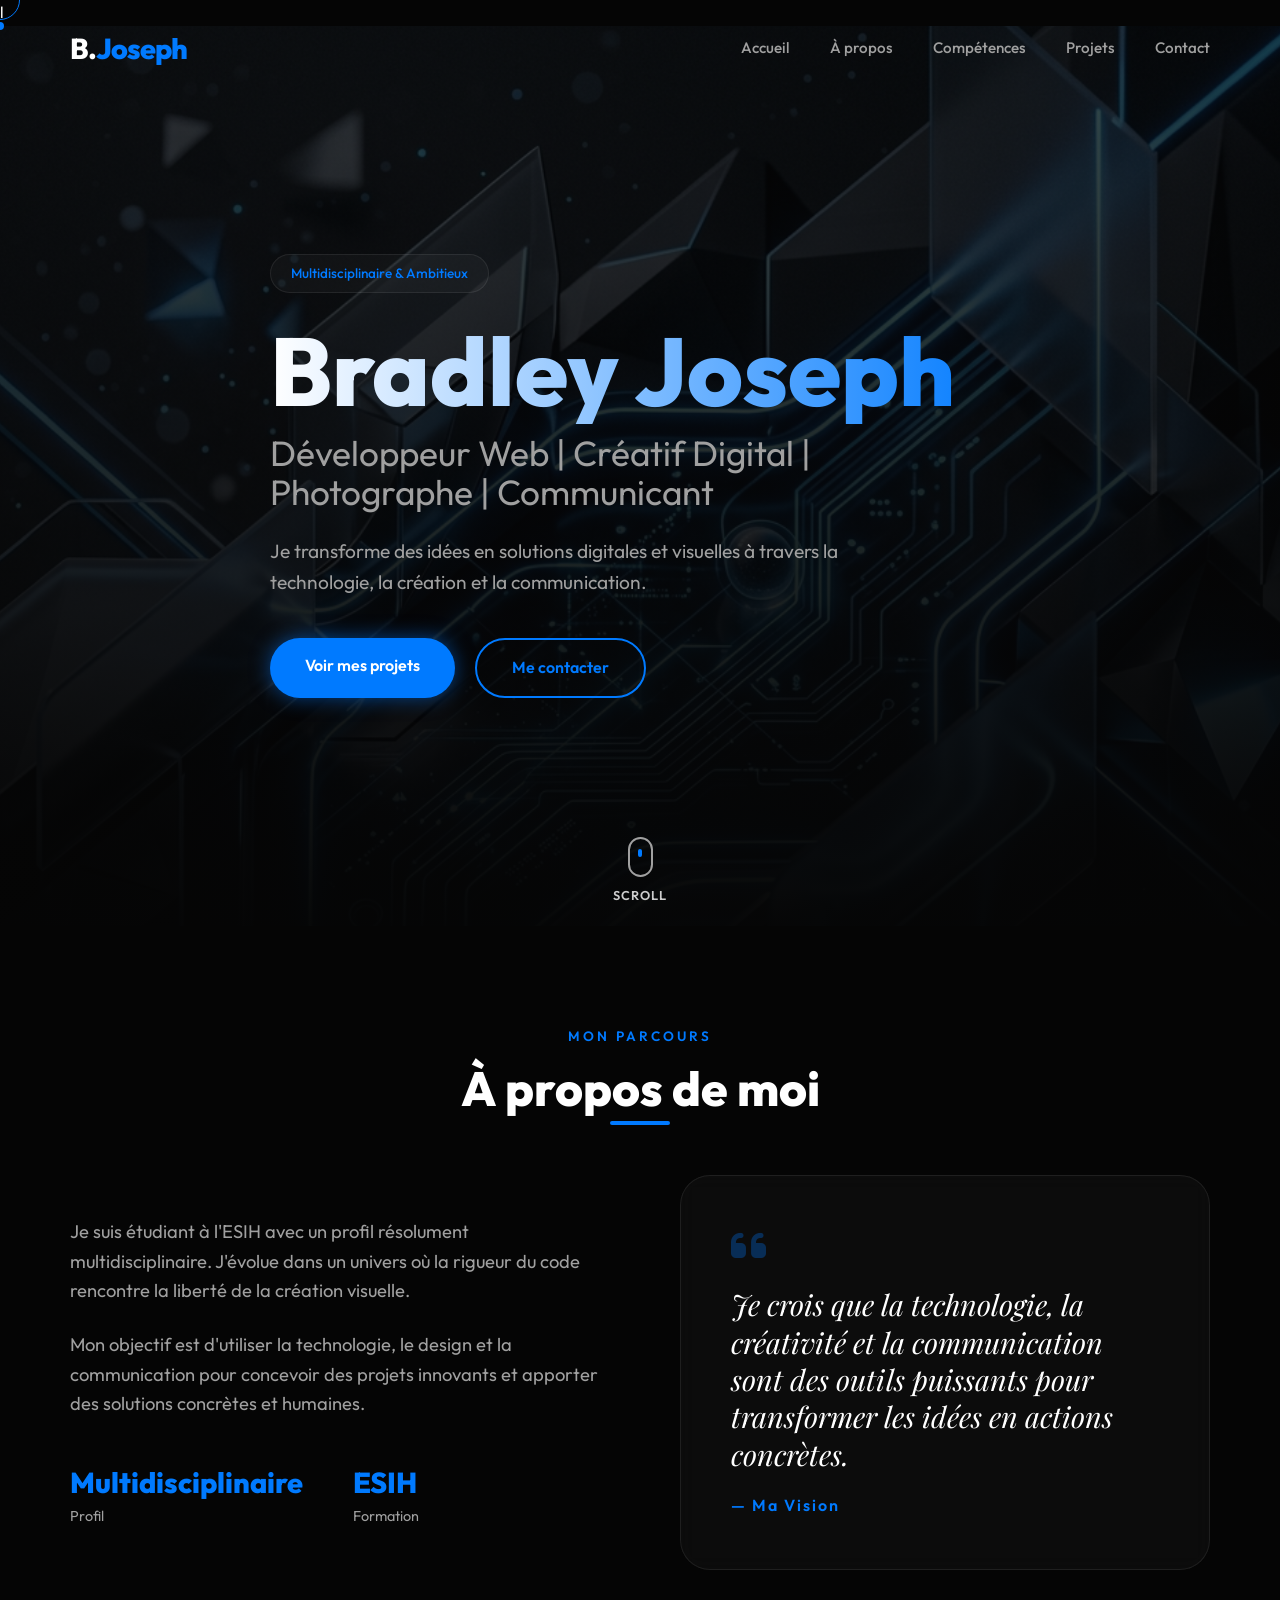
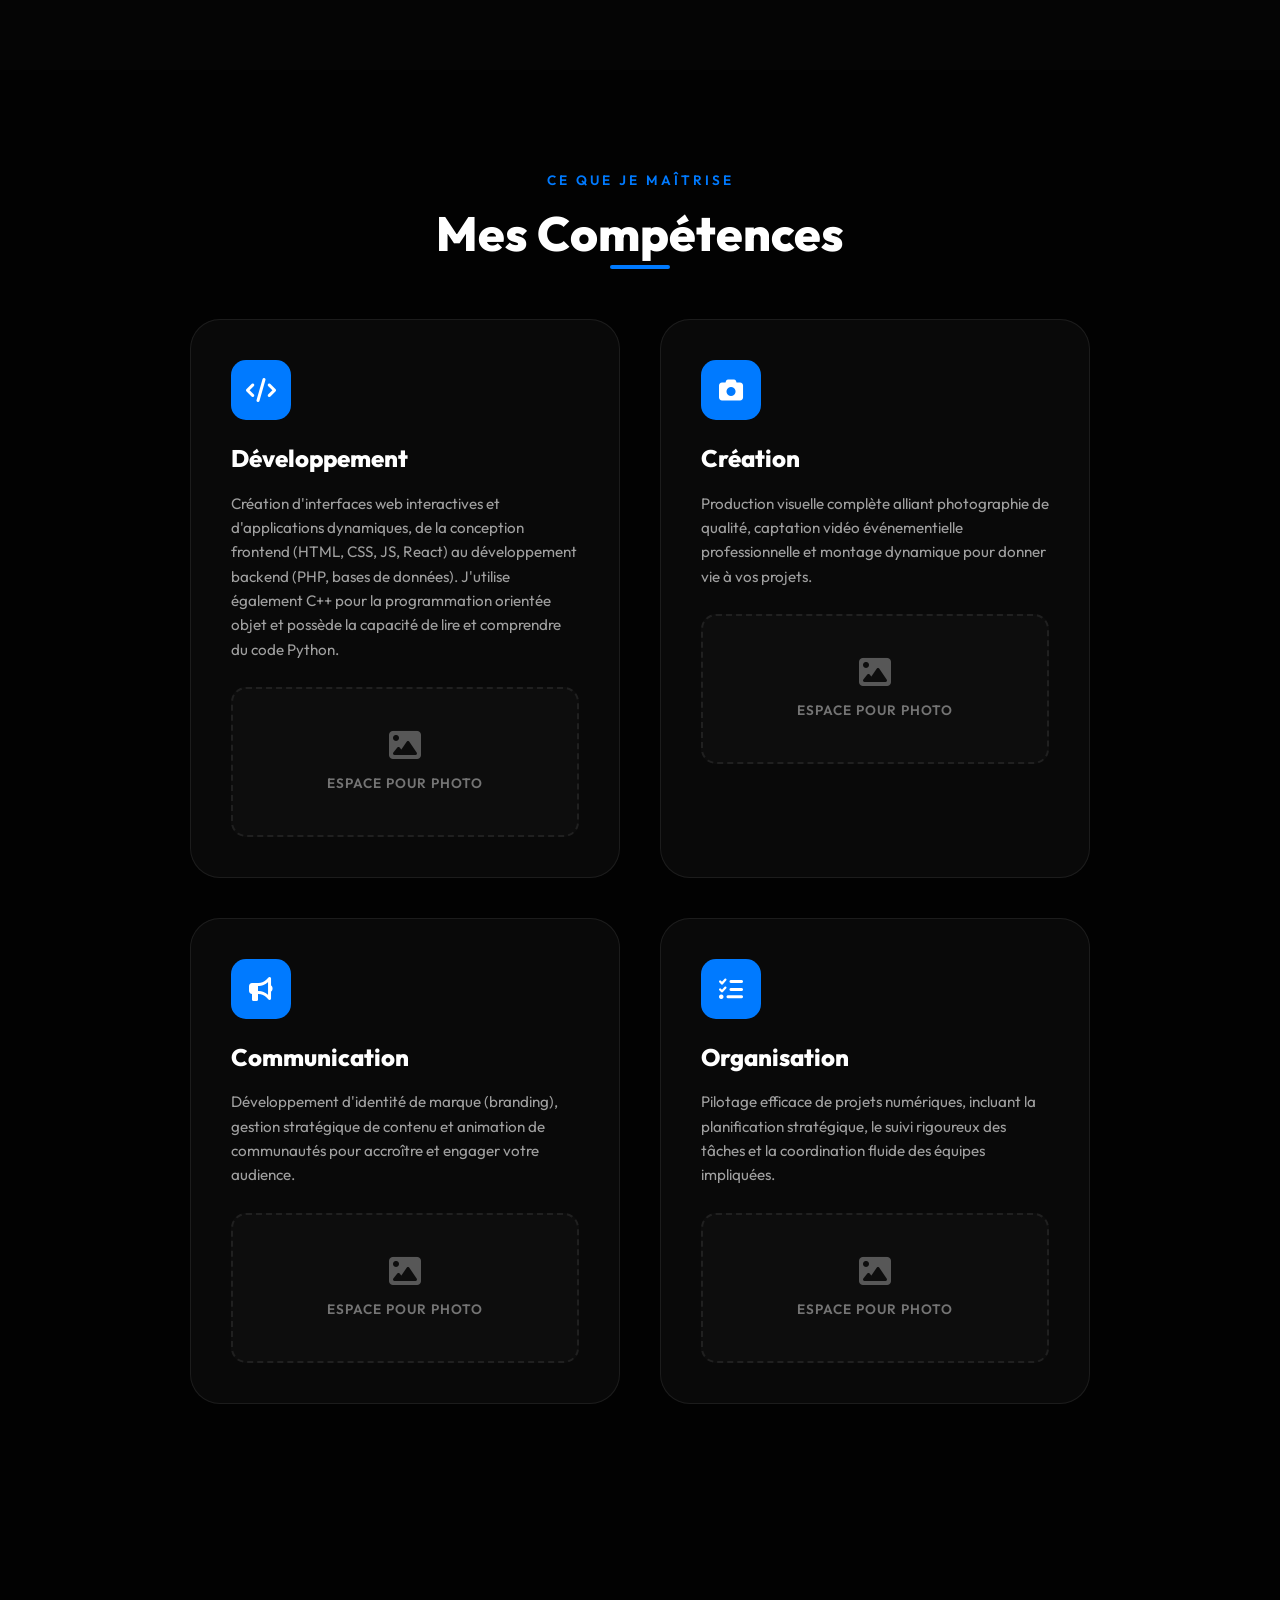
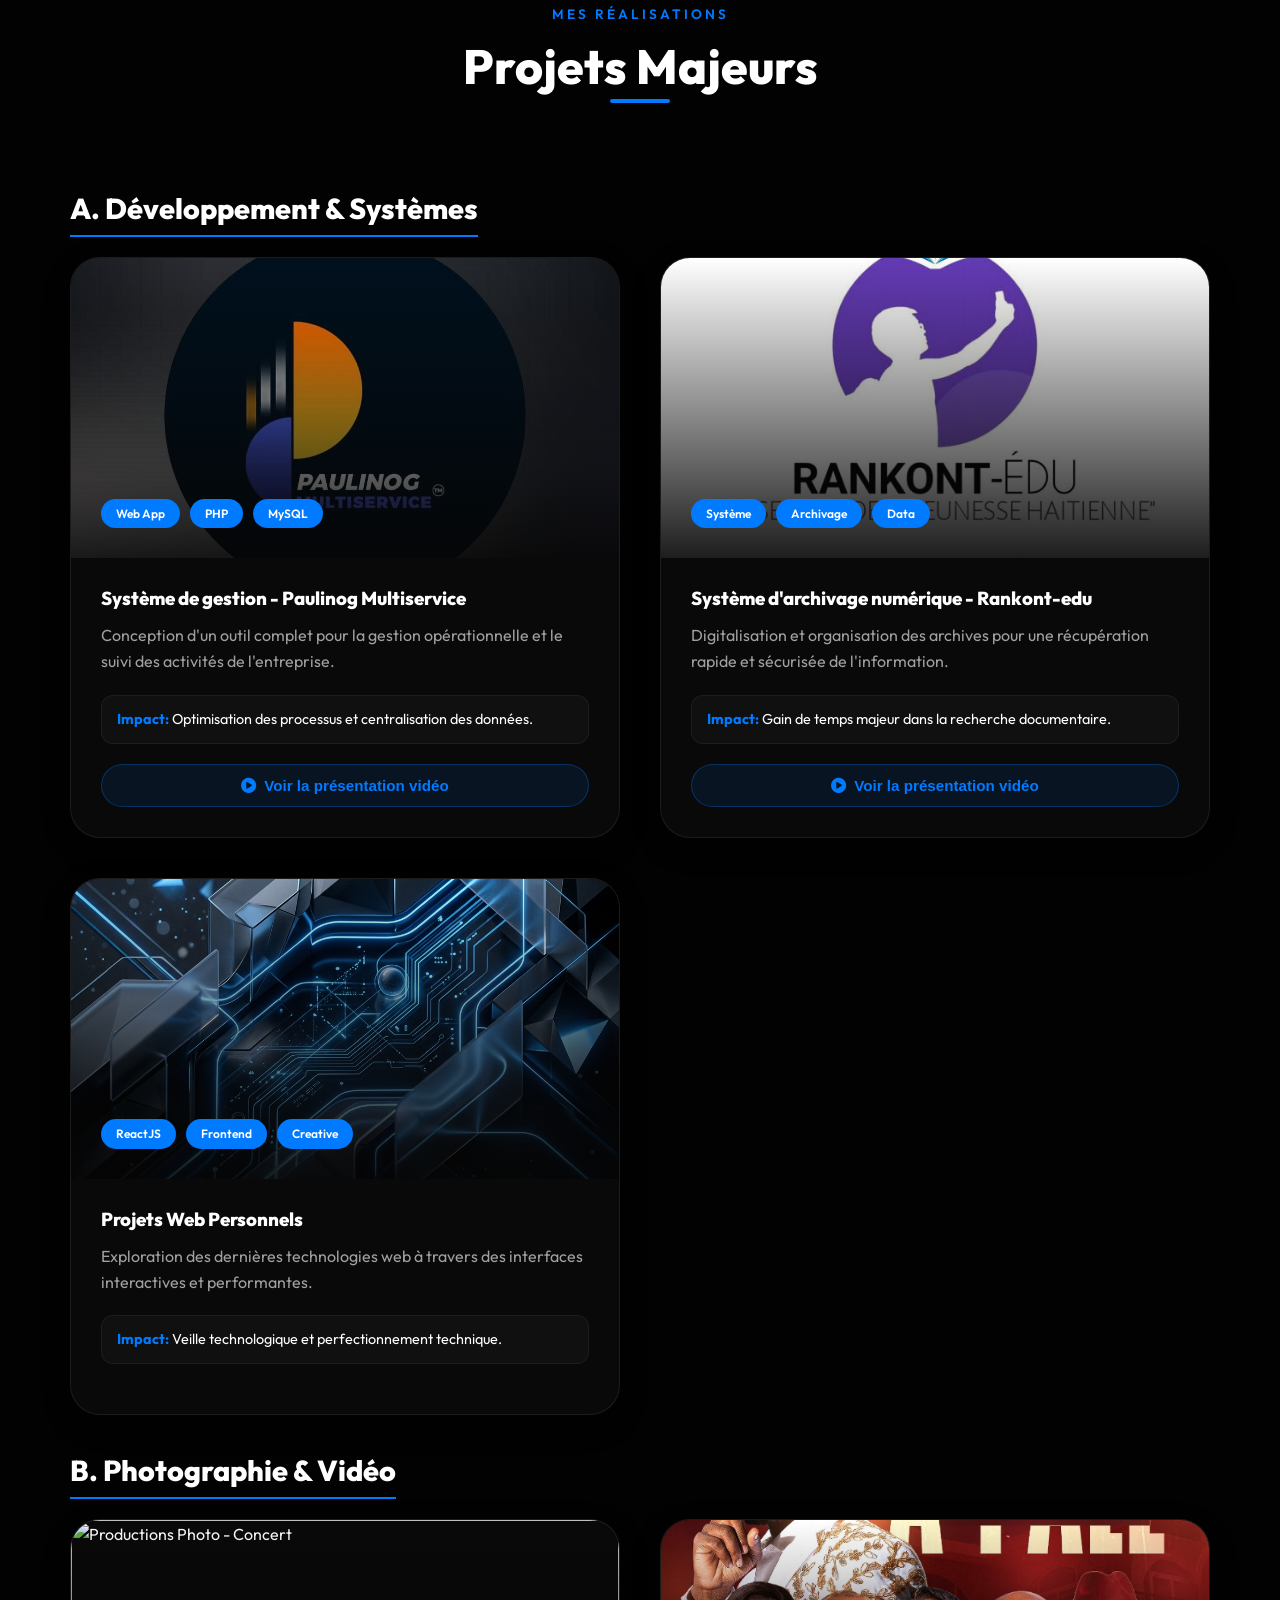
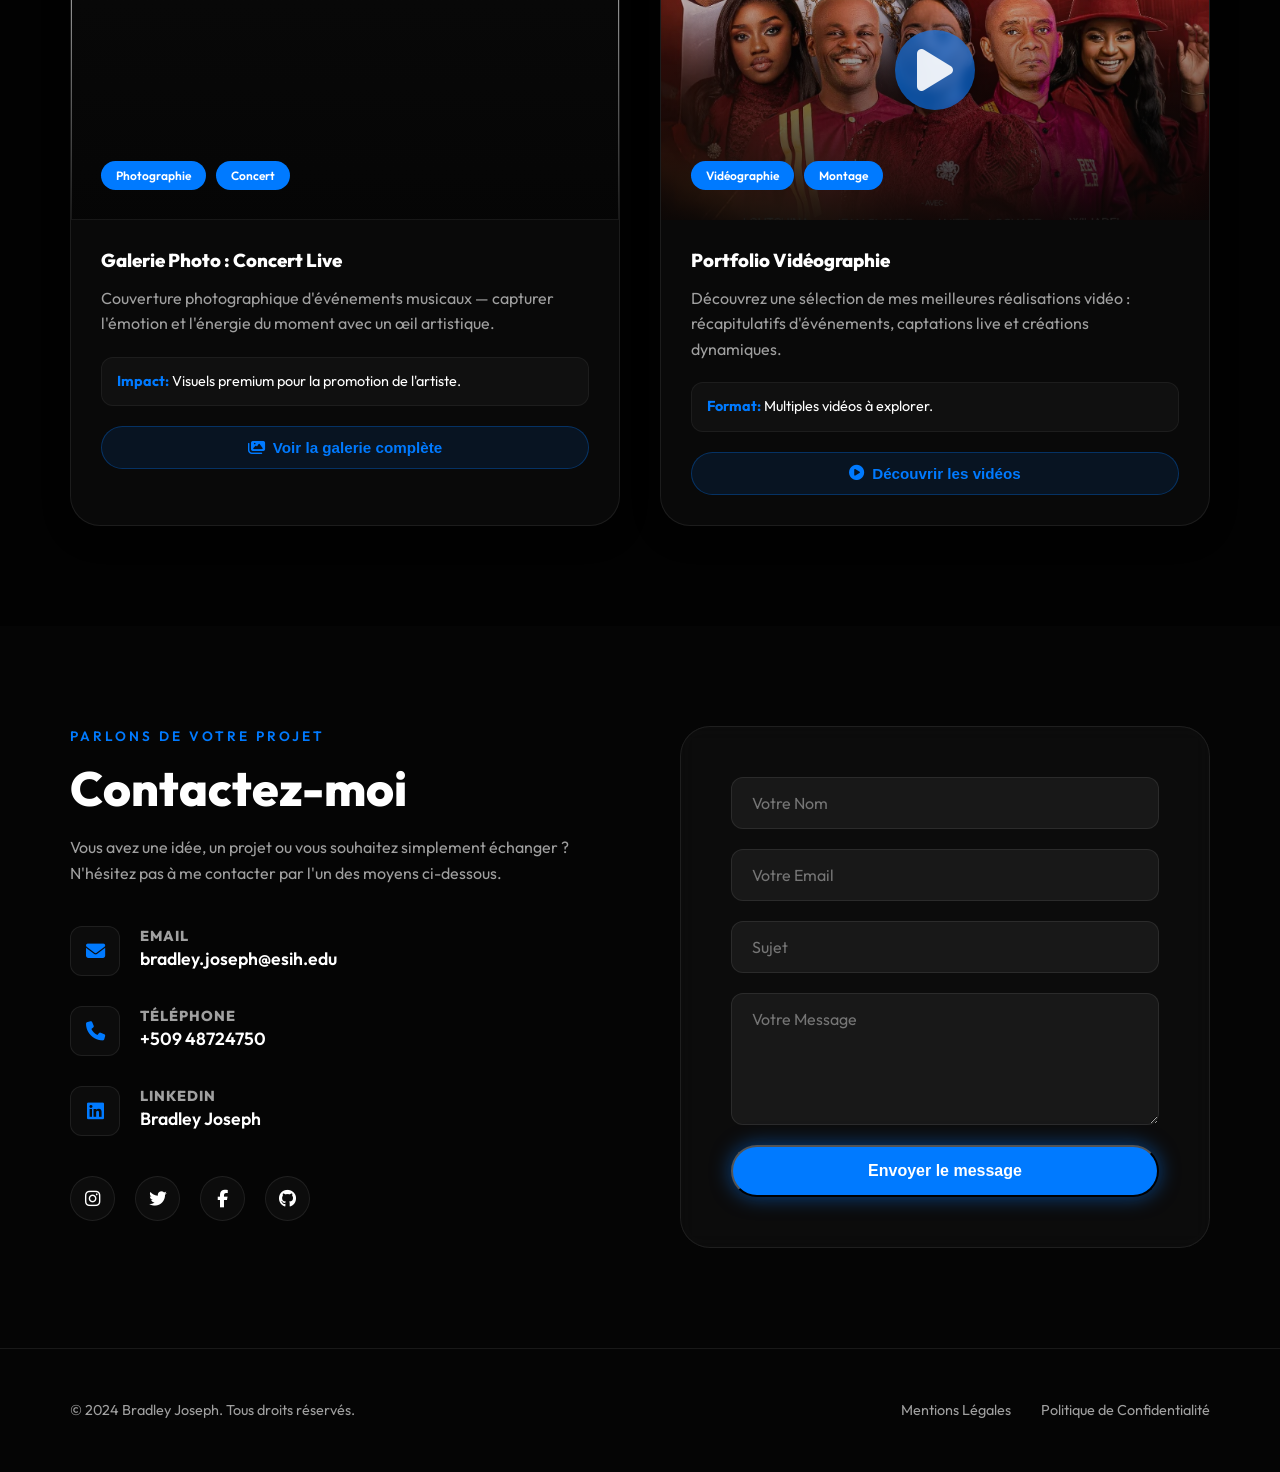
==== index.html @ e13fea14 "Initial commit (clean code and optimized assets)" ====
l<!DOCTYPE html>
<html lang="fr">
<head>
    <meta charset="UTF-8">
    <meta name="viewport" content="width=device-width, initial-scale=1.0">
    <title>Bradley Joseph | Créatif, Développeur & Stratège Digital</title>
    <meta name="description" content="Portfolio de Bradley Joseph, un jeune professionnel multidisciplinaire spécialisé en développement web, design graphique, photographie et stratégie digitale.">
    
    <!-- Fonts -->
    <link rel="preconnect" href="https://fonts.googleapis.com">
    <link rel="preconnect" href="https://fonts.gstatic.com" crossorigin>
    <link href="https://fonts.googleapis.com/css2?family=Outfit:wght@300;400;600;800&family=Playfair+Display:ital,wght@0,700;1,700&display=swap" rel="stylesheet">
    
    <!-- Icons -->
    <link rel="stylesheet" href="https://cdnjs.cloudflare.com/ajax/libs/font-awesome/6.4.0/css/all.min.css">
    
    <!-- Custom CSS -->
    <link rel="stylesheet" href="css/style.css">
</head>
<body>
    <!-- Custom Cursor -->
    <div class="cursor"></div>
    <div class="cursor-follower"></div>

    <!-- Navigation -->
    <nav id="navbar">
        <div class="container nav-container">
            <a href="#" class="logo">B.<span>Joseph</span></a>
            <ul class="nav-links">
                <li><a href="#home">Accueil</a></li>
                <li><a href="#about">À propos</a></li>
                <li><a href="#skills">Compétences</a></li>
                <li><a href="#projects">Projets</a></li>
                <li><a href="#contact">Contact</a></li>
            </ul>
            <div class="burger">
                <div class="line1"></div>
                <div class="line2"></div>
                <div class="line3"></div>
            </div>
        </div>
    </nav>

    <!-- Hero Section -->
    <section id="home" class="hero">
        <div class="hero-bg"></div>
        <div class="container hero-content">
            <div class="badge fade-in">Multidisciplinaire & Ambitieux</div>
            <h1 class="fade-in">Bradley Joseph</h1>
            <h2 class="typewriter fade-in">Développeur Web | Créatif Digital | Photographe | Communicant</h2>
            <p class="fade-in">Je transforme des idées en solutions digitales et visuelles à travers la technologie, la création et la communication.</p>
            <div class="hero-btns fade-in">
                <a href="#projects" class="btn btn-primary">Voir mes projets</a>
                <a href="#contact" class="btn btn-outline">Me contacter</a>
            </div>
        </div>
        <div class="scroll-indicator">
            <div class="mouse"></div>
            <span>Scroll</span>
        </div>
    </section>

    <!-- About Section -->
    <section id="about" class="about section">
        <div class="container">
            <div class="section-header">
                <span class="subtitle">Mon Parcours</span>
                <h2>À propos de moi</h2>
            </div>
            <div class="about-grid">
                <div class="about-text animate-on-scroll">
                    <p>Je suis étudiant à l'ESIH avec un profil résolument multidisciplinaire. J'évolue dans un univers où la rigueur du code rencontre la liberté de la création visuelle.</p>
                    <p>Mon objectif est d'utiliser la technologie, le design et la communication pour concevoir des projets innovants et apporter des solutions concrètes et humaines.</p>
                    <div class="about-stats">
                        <div class="stat-item">
                            <span class="stat-number">Multidisciplinaire</span>
                            <span class="stat-label">Profil</span>
                        </div>
                        <div class="stat-item">
                            <span class="stat-number">ESIH</span>
                            <span class="stat-label">Formation</span>
                        </div>
                    </div>
                </div>
                <div class="about-vision animate-on-scroll">
                    <div class="vision-card">
                        <i class="fas fa-quote-left"></i>
                        <p>Je crois que la technologie, la créativité et la communication sont des outils puissants pour transformer les idées en actions concrètes.</p>
                        <span class="vision-author">— Ma Vision</span>
                    </div>
                </div>
            </div>
        </div>
    </section>

    <!-- Skills Section -->
    <section id="skills" class="skills section bg-dark">
        <div class="container">
            <div class="section-header">
                <span class="subtitle">Ce que je maîtrise</span>
                <h2>Mes Compétences</h2>
            </div>
            <div class="skills-grid">
                <!-- Développement -->
                <div class="skill-category animate-on-scroll">
                    <div class="skill-icon"><i class="fas fa-code"></i></div>
                    <h3>Développement</h3>
                    <p class="skill-description">Création d'interfaces web interactives et d'applications dynamiques, de la conception frontend (HTML, CSS, JS, React) au développement backend (PHP, bases de données). J'utilise également C++ pour la programmation orientée objet et possède la capacité de lire et comprendre du code Python.</p>
                    <div class="skill-image-placeholder">
                        <i class="fas fa-image"></i>
                        <span>Espace pour photo</span>
                    </div>
                </div>

                <!-- Création -->
                <div class="skill-category animate-on-scroll">
                    <div class="skill-icon"><i class="fas fa-camera"></i></div>
                    <h3>Création</h3>
                    <p class="skill-description">Production visuelle complète alliant photographie de qualité, captation vidéo événementielle professionnelle et montage dynamique pour donner vie à vos projets.</p>
                    <div class="skill-image-placeholder">
                        <i class="fas fa-image"></i>
                        <span>Espace pour photo</span>
                    </div>
                </div>

                <!-- Communication -->
                <div class="skill-category animate-on-scroll">
                    <div class="skill-icon"><i class="fas fa-bullhorn"></i></div>
                    <h3>Communication</h3>
                    <p class="skill-description">Développement d'identité de marque (branding), gestion stratégique de contenu et animation de communautés pour accroître et engager votre audience.</p>
                    <div class="skill-image-placeholder">
                        <i class="fas fa-image"></i>
                        <span>Espace pour photo</span>
                    </div>
                </div>

                <!-- Organisation -->
                <div class="skill-category animate-on-scroll">
                    <div class="skill-icon"><i class="fas fa-tasks"></i></div>
                    <h3>Organisation</h3>
                    <p class="skill-description">Pilotage efficace de projets numériques, incluant la planification stratégique, le suivi rigoureux des tâches et la coordination fluide des équipes impliquées.</p>
                    <div class="skill-image-placeholder">
                        <i class="fas fa-image"></i>
                        <span>Espace pour photo</span>
                    </div>
                </div>
            </div>
        </div>
    </section>

    <!-- Projects Section -->
    <section id="projects" class="projects section bg-dark">
        <div class="container">
            <div class="section-header">
                <span class="subtitle">Mes Réalisations</span>
                <h2>Projets Majeurs</h2>
            </div>
            
            <h3 class="project-category-title">A. Développement & Systèmes</h3>
            <div class="projects-grid">
                <!-- Project 1 -->
                <div class="project-card animate-on-scroll">
                    <div class="project-img">
                        <img src="Image/IMG-20251103-WA0022.jpg" alt="Logo Paulinog Multiservice">
                        <div class="project-overlay">
                            <div class="project-tags">
                                <span>Web App</span>
                                <span>PHP</span>
                                <span>MySQL</span>
                            </div>
                        </div>
                    </div>
                    <div class="project-info">
                        <h3>Système de gestion - Paulinog Multiservice</h3>
                        <p>Conception d'un outil complet pour la gestion opérationnelle et le suivi des activités de l'entreprise.</p>
                        <div class="project-impact"><strong>Impact:</strong> Optimisation des processus et centralisation des données.</div>
                        <button class="gallery-link" onclick="openModal('modal-paulinog')"><i class="fas fa-play-circle"></i> Voir la présentation vidéo</button>
                    </div>
                </div>
                <!-- Project 2 -->
                <div class="project-card animate-on-scroll">
                    <div class="project-img">
                        <img src="Image/IMG_0785.JPG" alt="Logo Rankont-edu">
                        <div class="project-overlay">
                            <div class="project-tags">
                                <span>Système</span>
                                <span>Archivage</span>
                                <span>Data</span>
                            </div>
                        </div>
                    </div>
                    <div class="project-info">
                        <h3>Système d'archivage numérique - Rankont-edu</h3>
                        <p>Digitalisation et organisation des archives pour une récupération rapide et sécurisée de l'information.</p>
                        <div class="project-impact"><strong>Impact:</strong> Gain de temps majeur dans la recherche documentaire.</div>
                        <button class="gallery-link" onclick="openModal('modal-rankont')"><i class="fas fa-play-circle"></i> Voir la présentation vidéo</button>
                    </div>
                </div>
                <!-- Project 3 -->
                <div class="project-card animate-on-scroll">
                    <div class="project-img">
                        <img src="Image/hero_bg_1777007739091.png" alt="Projets Web Personnels">
                        <div class="project-overlay">
                            <div class="project-tags">
                                <span>ReactJS</span>
                                <span>Frontend</span>
                                <span>Creative</span>
                            </div>
                        </div>
                    </div>
                    <div class="project-info">
                        <h3>Projets Web Personnels</h3>
                        <p>Exploration des dernières technologies web à travers des interfaces interactives et performantes.</p>
                        <div class="project-impact"><strong>Impact:</strong> Veille technologique et perfectionnement technique.</div>
                    </div>
                </div>
            </div>

            <h3 class="project-category-title">B. Photographie & Vidéo</h3>
            <div class="projects-grid">
                <!-- Project 4: Photo Concert -->
                <div class="project-card animate-on-scroll">
                    <div class="project-img">
                        <img src="Image/IMGP5707.jpg" alt="Productions Photo - Concert">
                        <div class="project-overlay">
                            <div class="project-tags">
                                <span>Photographie</span>
                                <span>Concert</span>
                            </div>
                        </div>
                    </div>
                    <div class="project-info">
                        <h3>Galerie Photo : Concert Live</h3>
                        <p>Couverture photographique d'événements musicaux — capturer l'émotion et l'énergie du moment avec un œil artistique.</p>
                        <div class="project-impact"><strong>Impact:</strong> Visuels premium pour la promotion de l'artiste.</div>
                        <button class="gallery-link" onclick="openModal('modal-concert-photo')"><i class="fas fa-images"></i> Voir la galerie complète</button>
                    </div>
                </div>

                <!-- Project 5: Video Concert -->
                <div class="project-card animate-on-scroll">
                    <div class="project-img" style="cursor: pointer;" onclick="openModal('modal-concert-video')">
                        <img src="Image/Screenshot 2026-04-24 140923.png" alt="Portfolio Vidéo" id="video-portfolio-cover">
                        <div class="play-overlay-icon">
                            <i class="fas fa-play"></i>
                        </div>
                        <div class="project-overlay">
                            <div class="project-tags">
                                <span>Vidéographie</span>
                                <span>Montage</span>
                            </div>
                        </div>
                    </div>
                    <div class="project-info">
                        <h3>Portfolio Vidéographie</h3>
                        <p>Découvrez une sélection de mes meilleures réalisations vidéo : récapitulatifs d'événements, captations live et créations dynamiques.</p>
                        <div class="project-impact"><strong>Format:</strong> Multiples vidéos à explorer.</div>
                        <button class="gallery-link" onclick="openModal('modal-concert-video')"><i class="fas fa-play-circle"></i> Découvrir les vidéos</button>
                    </div>
                </div>
            </div>
        </div>
    </section>

    <!-- Modals (Hidden by default) -->
    
    <!-- Modal 1: Paulinog Video (Fullscreen) -->
    <div id="modal-paulinog" class="custom-modal">
        <div class="modal-content modal-fullscreen">
            <button class="modal-close" onclick="closeModal('modal-paulinog')"><i class="fas fa-times"></i></button>
            <div class="modal-body">
                <div class="video-wrapper">
                    <video preload="metadata" loop playsinline>
                        <source src="Image/Paulinog.mp4" type="video/mp4">
                        Votre navigateur ne supporte pas la lecture vidéo.
                    </video>
                </div>
            </div>
        </div>
    </div>

    <!-- Modal 1B: Rankont-edu Video (Fullscreen) -->
    <div id="modal-rankont" class="custom-modal">
        <div class="modal-content modal-fullscreen">
            <button class="modal-close" onclick="closeModal('modal-rankont')"><i class="fas fa-times"></i></button>
            <div class="modal-body">
                <div class="video-wrapper">
                    <video preload="metadata" loop playsinline>
                        <source src="Image/Rankont-edu.mp4" type="video/mp4">
                        Votre navigateur ne supporte pas la lecture vidéo.
                    </video>
                </div>
            </div>
        </div>
    </div>

    <!-- Modal 2: Concert Photos (Masonry) -->
    <div id="modal-concert-photo" class="custom-modal">
        <div class="modal-content modal-large">
            <button class="modal-close" onclick="closeModal('modal-concert-photo')"><i class="fas fa-times"></i></button>
            <div class="modal-header">
                <h2>Galerie Photo : Concert Live</h2>
            </div>
            <div class="modal-body">
                <!-- Inner Lightbox (for full screen single photo view) -->
                <div id="lightbox" class="lightbox">
                    <button class="lb-close" id="lb-close"><i class="fas fa-times"></i></button>
                    <button class="lb-prev" id="lb-prev"><i class="fas fa-chevron-left"></i></button>
                    <button class="lb-next" id="lb-next"><i class="fas fa-chevron-right"></i></button>
                    <div class="lb-content">
                        <img id="lb-img" src="" alt="">
                        <div class="lb-counter" id="lb-counter"></div>
                    </div>
                </div>
                <!-- Masonry Grid -->
                <div class="masonry-grid" id="masonry-grid">
                    <div class="masonry-item" data-index="0"><img src="Image/3.jpg" alt="Concert photo 1" loading="lazy"><div class="photo-overlay"><i class="fas fa-expand"></i></div></div>
                    <div class="masonry-item" data-index="1"><img src="Image/5.jpg" alt="Concert photo 2" loading="lazy"><div class="photo-overlay"><i class="fas fa-expand"></i></div></div>
                    <div class="masonry-item" data-index="2"><img src="Image/8.jpg" alt="Concert photo 3" loading="lazy"><div class="photo-overlay"><i class="fas fa-expand"></i></div></div>
                    <div class="masonry-item" data-index="3"><img src="Image/9.jpg" alt="Concert photo 4" loading="lazy"><div class="photo-overlay"><i class="fas fa-expand"></i></div></div>
                    <div class="masonry-item" data-index="4"><img src="Image/11.jpg" alt="Concert photo 5" loading="lazy"><div class="photo-overlay"><i class="fas fa-expand"></i></div></div>
                    <div class="masonry-item" data-index="5"><img src="Image/13.jpg" alt="Concert photo 6" loading="lazy"><div class="photo-overlay"><i class="fas fa-expand"></i></div></div>
                    <div class="masonry-item" data-index="6"><img src="Image/15.jpg" alt="Concert photo 7" loading="lazy"><div class="photo-overlay"><i class="fas fa-expand"></i></div></div>
                    <div class="masonry-item" data-index="7"><img src="Image/18.jpg" alt="Concert photo 8" loading="lazy"><div class="photo-overlay"><i class="fas fa-expand"></i></div></div>
                    <div class="masonry-item" data-index="8"><img src="Image/21.jpg" alt="Concert photo 9" loading="lazy"><div class="photo-overlay"><i class="fas fa-expand"></i></div></div>
                    <div class="masonry-item" data-index="9"><img src="Image/31.jpg" alt="Concert photo 10" loading="lazy"><div class="photo-overlay"><i class="fas fa-expand"></i></div></div>
                    <div class="masonry-item" data-index="10"><img src="Image/IMGP5355.jpg" alt="Concert photo 11" loading="lazy"><div class="photo-overlay"><i class="fas fa-expand"></i></div></div>
                    <div class="masonry-item" data-index="11"><img src="Image/IMGP5393.jpg" alt="Concert photo 12" loading="lazy"><div class="photo-overlay"><i class="fas fa-expand"></i></div></div>
                    <div class="masonry-item" data-index="12"><img src="Image/IMGP5470.jpg" alt="Concert photo 13" loading="lazy"><div class="photo-overlay"><i class="fas fa-expand"></i></div></div>
                    <div class="masonry-item" data-index="13"><img src="Image/IMGP5539.jpg" alt="Concert photo 14" loading="lazy"><div class="photo-overlay"><i class="fas fa-expand"></i></div></div>
                    <div class="masonry-item" data-index="14"><img src="Image/IMGP5540.jpg" alt="Concert photo 15" loading="lazy"><div class="photo-overlay"><i class="fas fa-expand"></i></div></div>
                    <div class="masonry-item" data-index="15"><img src="Image/IMGP5542.jpg" alt="Concert photo 16" loading="lazy"><div class="photo-overlay"><i class="fas fa-expand"></i></div></div>
                    <div class="masonry-item" data-index="16"><img src="Image/IMGP5707.jpg" alt="Concert photo 17" loading="lazy"><div class="photo-overlay"><i class="fas fa-expand"></i></div></div>
                    <div class="masonry-item" data-index="17"><img src="Image/IMGP5715.jpg" alt="Concert photo 18" loading="lazy"><div class="photo-overlay"><i class="fas fa-expand"></i></div></div>
                    <div class="masonry-item" data-index="18"><img src="Image/T01.jpg" alt="Concert photo 19" loading="lazy"><div class="photo-overlay"><i class="fas fa-expand"></i></div></div>
                    <div class="masonry-item" data-index="19"><img src="Image/T02.jpg" alt="Concert photo 20" loading="lazy"><div class="photo-overlay"><i class="fas fa-expand"></i></div></div>
                </div>
            </div>
        </div>
    </div>

    <!-- Modal 3: Concert Videos (Feed Vertical) -->
    <div id="modal-concert-video" class="custom-modal feed-modal">
        <div class="modal-content modal-fullscreen">
            <button class="modal-close" onclick="closeModal('modal-concert-video')"><i class="fas fa-times"></i></button>
            <div class="modal-body feed-body">
                <div class="video-feed-container">
                    <!-- Vidéo 1 -->
                    <div class="video-feed-item">
                        <video preload="metadata" loop playsinline poster="Image/IMGP5707.jpg">
                            <source src="Image/Recap PA pale .mp4" type="video/mp4">
                        </video>
                        <div class="feed-overlay">
                            <h3><i class="fas fa-film"></i> Recap — PA Pale</h3>
                            <p>Récapitulatif complet du concert.</p>
                            <span class="video-tag">Récapitulatif</span>
                            <div class="scroll-indicator">
                                <i class="fas fa-chevron-down"></i>
                                <span>Scrollez pour plus de vidéos</span>
                            </div>
                        </div>
                    </div>

                    <!-- Vidéo 2 -->
                    <div class="video-feed-item">
                        <video preload="metadata" loop playsinline poster="Image/T01.jpg">
                            <source src="Image/M Abandonem.mp4" type="video/mp4">
                        </video>
                        <div class="feed-overlay">
                            <h3><i class="fas fa-music"></i> M Abandonem</h3>
                            <p>Captation live de la performance.</p>
                            <span class="video-tag">Live Performance</span>
                        </div>
                    </div>
                </div>
            </div>
        </div>
    </div>

    <!-- Contact Section -->
    <section id="contact" class="contact section">
        <div class="container">
            <div class="contact-grid">
                <div class="contact-info animate-on-scroll">
                    <span class="subtitle">Parlons de votre projet</span>
                    <h2>Contactez-moi</h2>
                    <p>Vous avez une idée, un projet ou vous souhaitez simplement échanger ? N'hésitez pas à me contacter par l'un des moyens ci-dessous.</p>
                    
                    <div class="contact-methods">
                        <div class="method-item">
                            <i class="fas fa-envelope"></i>
                            <div>
                                <h4>Email</h4>
                                <a href="mailto:bradley.joseph@esih.edu">bradley.joseph@esih.edu</a>
                            </div>
                        </div>
                        <div class="method-item">
                            <i class="fas fa-phone"></i>
                            <div>
                                <h4>Téléphone</h4>
                                <a href="tel:+50948724750">+509 48724750</a>
                            </div>
                        </div>
                        <div class="method-item">
                            <i class="fab fa-linkedin"></i>
                            <div>
                                <h4>LinkedIn</h4>
                                <a href="#" target="_blank">Bradley Joseph</a>
                            </div>
                        </div>
                    </div>

                    <div class="social-links">
                        <a href="#"><i class="fab fa-instagram"></i></a>
                        <a href="#"><i class="fab fa-twitter"></i></a>
                        <a href="#"><i class="fab fa-facebook-f"></i></a>
                        <a href="#"><i class="fab fa-github"></i></a>
                    </div>
                </div>
                <div class="contact-form-container animate-on-scroll">
                    <form action="https://api.web3forms.com/submit" method="POST" id="contact-form" class="contact-form">
                        <!-- Remplacez VOTRE_CLE_WEB3FORMS par la clé reçue sur web3forms.com -->
                        <input type="hidden" name="access_key" value="VOTRE_CLE_WEB3FORMS">
                        
                        <div class="form-group">
                            <input type="text" name="name" id="name" placeholder="Votre Nom" required>
                        </div>
                        <div class="form-group">
                            <input type="email" name="email" id="email" placeholder="Votre Email" required>
                        </div>
                        <div class="form-group">
                            <input type="text" name="subject" id="subject" placeholder="Sujet" required>
                        </div>
                        <div class="form-group">
                            <textarea name="message" id="message" rows="5" placeholder="Votre Message" required></textarea>
                        </div>
                        <button type="submit" id="submit-btn" class="btn btn-primary full-width">Envoyer le message</button>
                        <div id="form-result" class="form-result"></div>
                    </form>
                </div>
            </div>
        </div>
    </section>

    <!-- Footer -->
    <footer>
        <div class="container">
            <div class="footer-content">
                <p>&copy; 2024 Bradley Joseph. Tous droits réservés.</p>
                <div class="footer-links">
                    <a href="#">Mentions Légales</a>
                    <a href="#">Politique de Confidentialité</a>
                </div>
            </div>
        </div>
    </footer>

    <!-- Scripts -->
    <script src="js/main.js"></script>
</body>
</html>
---- css/style.css ----
:root {
    /* Colors */
    --bg-color: #050505;
    --bg-darker: #020202;
    --text-primary: #ffffff;
    --text-secondary: #a0a0a0;
    --accent-color: #007AFF; /* Electric Blue */
    --accent-glow: rgba(0, 122, 255, 0.5);
    --glass-bg: rgba(255, 255, 255, 0.03);
    --glass-border: rgba(255, 255, 255, 0.08);
    
    /* Transitions */
    --transition-fast: 0.3s cubic-bezier(0.4, 0, 0.2, 1);
    --transition-slow: 0.6s cubic-bezier(0.4, 0, 0.2, 1);
    
    /* Spacing */
    --container-width: 1200px;
    --section-padding: 100px 0;
}

* {
    margin: 0;
    padding: 0;
    box-sizing: border-box;
}

html {
    scroll-behavior: smooth;
}

body {
    font-family: 'Outfit', sans-serif;
    background-color: var(--bg-color);
    color: var(--text-primary);
    line-height: 1.6;
    overflow-x: hidden;
    cursor: none; /* We'll use a custom cursor */
}

a {
    text-decoration: none;
    color: inherit;
    transition: var(--transition-fast);
}

ul {
    list-style: none;
}

img {
    max-width: 100%;
    display: block;
}

.container {
    max-width: var(--container-width);
    margin: 0 auto;
    padding: 0 var(--container-padding, 30px);
}

.section {
    padding: var(--section-padding);
}

.bg-dark {
    background-color: var(--bg-darker);
}

/* Typography */
h1, h2, h3, h4 {
    font-family: 'Outfit', sans-serif;
    font-weight: 800;
    line-height: 1.1;
}

.subtitle {
    display: block;
    color: var(--accent-color);
    text-transform: uppercase;
    letter-spacing: 3px;
    font-size: 0.85rem;
    font-weight: 600;
    margin-bottom: 15px;
}

.section-header {
    text-align: center;
    margin-bottom: 60px;
}

.section-header h2 {
    font-size: 3rem;
    position: relative;
    display: inline-block;
}

.section-header h2::after {
    content: '';
    position: absolute;
    bottom: -10px;
    left: 50%;
    transform: translateX(-50%);
    width: 60px;
    height: 4px;
    background: var(--accent-color);
    border-radius: 2px;
}

/* Custom Cursor */
.cursor {
    width: 8px;
    height: 8px;
    background: var(--accent-color);
    border-radius: 50%;
    position: fixed;
    pointer-events: none;
    z-index: 9999;
    transform: translate(-50%, -50%);
    transition: width 0.3s, height 0.3s;
}

.cursor-follower {
    width: 40px;
    height: 40px;
    border: 1px solid var(--accent-color);
    border-radius: 50%;
    position: fixed;
    pointer-events: none;
    z-index: 9998;
    transform: translate(-50%, -50%);
    transition: transform 0.15s ease-out;
}

/* Buttons */
.btn {
    display: inline-block;
    padding: 15px 35px;
    border-radius: 50px;
    font-weight: 600;
    font-size: 1rem;
    cursor: pointer;
    transition: var(--transition-fast);
    position: relative;
    overflow: hidden;
    z-index: 1;
}

.btn-primary {
    background: var(--accent-color);
    color: #fff;
    box-shadow: 0 0 20px var(--accent-glow);
}

.btn-primary:hover {
    transform: translateY(-3px);
    box-shadow: 0 10px 30px var(--accent-glow);
}

.btn-outline {
    border: 2px solid var(--accent-color);
    color: var(--accent-color);
}

.btn-outline:hover {
    background: var(--accent-color);
    color: #fff;
    box-shadow: 0 0 20px var(--accent-glow);
}

.full-width {
    width: 100%;
}

/* Navbar */
#navbar {
    position: fixed;
    top: 0;
    left: 0;
    width: 100%;
    z-index: 1000;
    padding: 25px 0;
    transition: var(--transition-fast);
}

#navbar.scrolled {
    padding: 15px 0;
    background: rgba(5, 5, 5, 0.85);
    backdrop-filter: blur(15px);
    border-bottom: 1px solid var(--glass-border);
}

.nav-container {
    display: flex;
    justify-content: space-between;
    align-items: center;
}

.logo {
    font-size: 1.8rem;
    font-weight: 800;
    letter-spacing: -1px;
}

.logo span {
    color: var(--accent-color);
}

.nav-links {
    display: flex;
    gap: 40px;
}

.nav-links a {
    font-weight: 500;
    font-size: 0.95rem;
    color: var(--text-secondary);
}

.nav-links a:hover {
    color: var(--text-primary);
}

.burger {
    display: none;
    cursor: pointer;
    z-index: 1001;
}

.burger div {
    width: 25px;
    height: 2px;
    background-color: var(--text-primary);
    margin: 5px;
    transition: all 0.3s ease;
}

@keyframes navLinkFade {
    from { opacity: 0; transform: translateX(50px); }
    to { opacity: 1; transform: translateX(0); }
}

.toggle .line1 { transform: rotate(-45deg) translate(-5px, 5px); }
.toggle .line2 { opacity: 0; }
.toggle .line3 { transform: rotate(45deg) translate(-5px, -5px); }

/* Hero Section */
.hero {
    height: 100vh;
    display: flex;
    align-items: center;
    position: relative;
    overflow: hidden;
}

.hero-bg {
    position: absolute;
    top: 0;
    left: 0;
    width: 100%;
    height: 100%;
    background-image: linear-gradient(to bottom, rgba(5, 5, 5, 0.7), var(--bg-color)), url('../Image/hero_bg_1777007739091.png');
    background-size: cover;
    background-position: center;
    z-index: -1;
    transform: scale(1.1);
}

.hero-content {
    max-width: 800px;
}

.badge {
    display: inline-block;
    background: var(--glass-bg);
    border: 1px solid var(--glass-border);
    padding: 8px 20px;
    border-radius: 30px;
    font-size: 0.85rem;
    font-weight: 500;
    color: var(--accent-color);
    margin-bottom: 25px;
}

.hero h1 {
    font-size: 6rem;
    margin-bottom: 10px;
    background: linear-gradient(to right, #fff, var(--accent-color));
    -webkit-background-clip: text;
    -webkit-text-fill-color: transparent;
}

.hero h2 {
    font-size: 2.2rem;
    color: var(--text-secondary);
    margin-bottom: 25px;
    font-weight: 400;
}

.hero p {
    font-size: 1.2rem;
    color: var(--text-secondary);
    margin-bottom: 40px;
    max-width: 600px;
}

.hero-btns {
    display: flex;
    gap: 20px;
}

/* Scroll Indicator */
.scroll-indicator {
    position: absolute;
    bottom: 40px;
    left: 50%;
    transform: translateX(-50%);
    display: flex;
    flex-direction: column;
    align-items: center;
    gap: 10px;
    color: var(--text-secondary);
    font-size: 0.75rem;
    letter-spacing: 2px;
    text-transform: uppercase;
}

.mouse {
    width: 25px;
    height: 40px;
    border: 2px solid var(--text-secondary);
    border-radius: 15px;
    position: relative;
}

.mouse::before {
    content: '';
    position: absolute;
    top: 10px;
    left: 50%;
    transform: translateX(-50%);
    width: 4px;
    height: 8px;
    background: var(--accent-color);
    border-radius: 2px;
    animation: mouse-scroll 1.5s infinite;
}

@keyframes mouse-scroll {
    0% { opacity: 1; transform: translate(-50%, 0); }
    100% { opacity: 0; transform: translate(-50%, 15px); }
}

/* About Section */
.about-grid {
    display: grid;
    grid-template-columns: 1fr 1fr;
    gap: 80px;
    align-items: center;
}

.about-text p {
    font-size: 1.15rem;
    color: var(--text-secondary);
    margin-bottom: 25px;
}

.about-stats {
    display: flex;
    gap: 50px;
    margin-top: 40px;
}

.stat-item {
    display: flex;
    flex-direction: column;
}

.stat-number {
    font-size: 1.8rem;
    font-weight: 800;
    color: var(--accent-color);
}

.stat-label {
    font-size: 0.9rem;
    color: var(--text-secondary);
}

.vision-card {
    background: var(--glass-bg);
    border: 1px solid var(--glass-border);
    padding: 50px;
    border-radius: 30px;
    position: relative;
    backdrop-filter: blur(10px);
}

.vision-card i {
    font-size: 2.5rem;
    color: var(--accent-color);
    opacity: 0.3;
    margin-bottom: 20px;
}

.vision-card p {
    font-family: 'Playfair Display', serif;
    font-size: 1.8rem;
    font-style: italic;
    color: var(--text-primary);
    margin-bottom: 20px;
    line-height: 1.3;
}

.vision-author {
    font-weight: 600;
    color: var(--accent-color);
    letter-spacing: 2px;
}

/* Skills Section */
.skills-grid {
    display: grid;
    grid-template-columns: repeat(2, 1fr);
    gap: 40px;
    max-width: 900px;
    margin: 0 auto;
}

.skill-category {
    background: var(--glass-bg);
    border: 1px solid var(--glass-border);
    padding: 40px;
    border-radius: 30px;
    transition: var(--transition-fast);
}

.skill-category:hover {
    background: rgba(255, 255, 255, 0.05);
    transform: translateY(-10px);
    border-color: var(--accent-color);
}

.skill-icon {
    width: 60px;
    height: 60px;
    background: var(--accent-color);
    border-radius: 15px;
    display: flex;
    align-items: center;
    justify-content: center;
    font-size: 1.5rem;
    color: #fff;
    margin-bottom: 25px;
}

.skill-category h3 {
    font-size: 1.5rem;
    margin-bottom: 20px;
}

.skill-description {
    color: var(--text-secondary);
    margin-bottom: 25px;
    font-size: 0.95rem;
    line-height: 1.6;
}

.skill-image-placeholder {
    width: 100%;
    height: 150px;
    background: rgba(255, 255, 255, 0.02);
    border: 2px dashed var(--glass-border);
    border-radius: 15px;
    display: flex;
    flex-direction: column;
    align-items: center;
    justify-content: center;
    gap: 12px;
    color: var(--text-secondary);
    transition: var(--transition-fast);
    cursor: pointer;
}

.skill-category:hover .skill-image-placeholder {
    border-color: rgba(0, 122, 255, 0.3);
    background: rgba(0, 122, 255, 0.05);
    color: var(--accent-color);
}

.skill-image-placeholder i {
    font-size: 2rem;
    opacity: 0.5;
    transition: var(--transition-fast);
}

.skill-category:hover .skill-image-placeholder i {
    opacity: 1;
    transform: scale(1.1);
}

.skill-image-placeholder span {
    font-size: 0.85rem;
    text-transform: uppercase;
    letter-spacing: 1px;
    font-weight: 600;
    opacity: 0.7;
}

/* Modals */
.custom-modal {
    display: none;
    position: fixed;
    top: 0; left: 0;
    width: 100vw; height: 100vh;
    background: rgba(0, 0, 0, 0.85);
    backdrop-filter: blur(10px);
    z-index: 2000;
    overflow-y: auto;
    padding: 20px;
}
.custom-modal.active {
    display: flex;
    align-items: center;
    justify-content: center;
}
.modal-content {
    background: var(--bg-darker);
    border: 1px solid var(--glass-border);
    border-radius: 20px;
    width: 100%;
    max-width: 800px;
    position: relative;
    padding: 30px;
    margin: auto;
    animation: modalFadeIn 0.3s ease-out;
    max-height: 90vh;
    overflow-y: auto;
}
.modal-content.modal-large {
    max-width: 1200px;
}
.modal-content.modal-fullscreen {
    max-width: 100vw;
    height: 100vh;
    max-height: 100vh;
    padding: 0;
    margin: 0;
    border: none;
    border-radius: 0;
    background: #000;
}
.modal-content.modal-fullscreen .modal-body,
.modal-content.modal-fullscreen .video-wrapper {
    height: 100%;
    aspect-ratio: auto;
}
.modal-content.modal-fullscreen video {
    width: 100%;
    height: 100%;
    object-fit: cover;
}
.modal-content.modal-fullscreen .modal-close {
    top: 20px;
    right: 30px;
    color: #fff;
    background: rgba(0,0,0,0.5);
    border-radius: 50%;
    width: 40px;
    height: 40px;
    display: flex;
    align-items: center;
    justify-content: center;
}
.modal-header h2 {
    margin-bottom: 20px;
    font-size: 1.8rem;
}
.modal-close {
    position: absolute;
    top: 20px;
    right: 20px;
    background: none;
    border: none;
    color: var(--text-primary);
    font-size: 1.5rem;
    cursor: pointer;
    transition: var(--transition-fast);
    z-index: 2010;
}
.modal-close:hover {
    color: var(--accent-color);
}
@keyframes modalFadeIn {
    from { opacity: 0; transform: translateY(-20px); }
    to { opacity: 1; transform: translateY(0); }
}

/* Category Title */
.project-category-title {
    margin-top: 40px;
    margin-bottom: 20px;
    font-size: 1.8rem;
    color: var(--text-primary);
    border-bottom: 2px solid var(--accent-color);
    padding-bottom: 10px;
    display: inline-block;
}

/* Projects Section */
.projects-grid {
    display: grid;
    grid-template-columns: repeat(2, 1fr);
    gap: 40px;
}

.project-card {
    background: var(--glass-bg);
    border: 1px solid var(--glass-border);
    border-radius: 30px;
    overflow: hidden;
    transition: var(--transition-fast);
    box-shadow: 0 10px 30px rgba(0, 0, 0, 0.2);
}

.project-card:hover {
    transform: translateY(-10px);
    border-color: var(--accent-color);
    box-shadow: 0 15px 40px rgba(0, 122, 255, 0.15);
}

.project-img {
    height: 300px;
    position: relative;
    overflow: hidden;
}

.project-img img {
    width: 100%;
    height: 100%;
    object-fit: cover;
    transition: var(--transition-slow);
}

.project-card:hover .project-img img {
    transform: scale(1.1);
}

.project-overlay {
    position: absolute;
    top: 0;
    left: 0;
    width: 100%;
    height: 100%;
    background: linear-gradient(to top, rgba(5, 5, 5, 0.9), transparent);
    display: flex;
    align-items: flex-end;
    padding: 30px;
}

.play-overlay-icon {
    position: absolute;
    top: 50%;
    left: 50%;
    transform: translate(-50%, -50%);
    font-size: 3rem;
    color: rgba(255, 255, 255, 0.9);
    background: rgba(0, 122, 255, 0.6);
    border-radius: 50%;
    width: 80px;
    height: 80px;
    display: flex;
    align-items: center;
    justify-content: center;
    backdrop-filter: blur(5px);
    transition: all 0.4s ease;
    z-index: 10;
    pointer-events: none;
    box-shadow: 0 0 20px rgba(0, 0, 0, 0.5);
}

.project-card:hover .play-overlay-icon {
    transform: translate(-50%, -50%) scale(1.15);
    background: rgba(0, 122, 255, 0.9);
    color: #fff;
    box-shadow: 0 0 30px rgba(0, 122, 255, 0.8);
}

.project-tags {
    display: flex;
    gap: 10px;
}

.project-tags span {
    padding: 5px 15px;
    background: var(--accent-color);
    border-radius: 20px;
    font-size: 0.75rem;
    font-weight: 600;
    color: #fff;
}

.project-info {
    padding: 30px;
}

.project-info h3 {
    margin-bottom: 15px;
}

.project-info p {
    color: var(--text-secondary);
    margin-bottom: 20px;
}

.project-impact {
    font-size: 0.9rem;
    padding: 12px 15px;
    background: rgba(255, 255, 255, 0.03);
    border-radius: 12px;
    border: 1px solid rgba(255, 255, 255, 0.05);
    margin-bottom: 20px;
}

.project-impact strong {
    color: var(--accent-color);
}

.gallery-link {
    display: inline-flex;
    align-items: center;
    justify-content: center;
    gap: 8px;
    width: 100%;
    padding: 12px 20px;
    background: rgba(0, 122, 255, 0.1);
    color: var(--accent-color);
    border: 1px solid rgba(0, 122, 255, 0.3);
    border-radius: 50px;
    font-weight: 600;
    font-size: 0.95rem;
    transition: all 0.3s ease;
    cursor: pointer;
}

.gallery-link:hover {
    background: var(--accent-color);
    color: #fff;
    gap: 12px;
    transform: translateY(-2px);
    box-shadow: 0 5px 15px rgba(0, 122, 255, 0.3);
}

/* Contact Section */
.contact-grid {
    display: grid;
    grid-template-columns: 1fr 1fr;
    gap: 80px;
}

.contact-info h2 {
    font-size: 3rem;
    margin-bottom: 20px;
}

.contact-info p {
    color: var(--text-secondary);
    margin-bottom: 40px;
}

.contact-methods {
    display: flex;
    flex-direction: column;
    gap: 30px;
    margin-bottom: 40px;
}

.method-item {
    display: flex;
    align-items: center;
    gap: 20px;
}

.method-item i {
    width: 50px;
    height: 50px;
    background: var(--glass-bg);
    border: 1px solid var(--glass-border);
    border-radius: 12px;
    display: flex;
    align-items: center;
    justify-content: center;
    font-size: 1.2rem;
    color: var(--accent-color);
}

.method-item h4 {
    font-size: 0.9rem;
    color: var(--text-secondary);
    text-transform: uppercase;
    letter-spacing: 1px;
}

.method-item a {
    font-size: 1.1rem;
    font-weight: 600;
}

.social-links {
    display: flex;
    gap: 20px;
}

.social-links a {
    width: 45px;
    height: 45px;
    background: var(--glass-bg);
    border: 1px solid var(--glass-border);
    border-radius: 50%;
    display: flex;
    align-items: center;
    justify-content: center;
    font-size: 1.1rem;
    transition: var(--transition-fast);
}

.social-links a:hover {
    background: var(--accent-color);
    color: #fff;
    transform: translateY(-5px);
    box-shadow: 0 5px 15px var(--accent-glow);
}

.contact-form {
    background: var(--glass-bg);
    border: 1px solid var(--glass-border);
    padding: 50px;
    border-radius: 30px;
    backdrop-filter: blur(10px);
}

.form-group {
    margin-bottom: 20px;
}

.contact-form input,
.contact-form textarea {
    width: 100%;
    padding: 15px 20px;
    background: rgba(255, 255, 255, 0.05);
    border: 1px solid var(--glass-border);
    border-radius: 12px;
    color: #fff;
    font-family: inherit;
    font-size: 1rem;
    transition: var(--transition-fast);
}

.contact-form input:focus,
.contact-form textarea:focus {
    outline: none;
    border-color: var(--accent-color);
    background: rgba(255, 255, 255, 0.08);
}

.form-result {
    margin-top: 20px;
    padding: 15px;
    border-radius: 12px;
    text-align: center;
    font-size: 0.95rem;
    font-weight: 500;
    display: none;
}

.form-result.success {
    background: rgba(40, 167, 69, 0.1);
    color: #28a745;
    border: 1px solid rgba(40, 167, 69, 0.3);
}

.form-result.error {
    background: rgba(220, 53, 69, 0.1);
    color: #dc3545;
    border: 1px solid rgba(220, 53, 69, 0.3);
}

/* Footer */
footer {
    padding: 50px 0;
    border-top: 1px solid var(--glass-border);
    text-align: center;
}

.footer-content {
    display: flex;
    justify-content: space-between;
    align-items: center;
    color: var(--text-secondary);
    font-size: 0.9rem;
}

.footer-links {
    display: flex;
    gap: 30px;
}

/* Animations */
.fade-in {
    opacity: 0;
    transform: translateY(30px);
    animation: fadeIn 1s forwards;
}

@keyframes fadeIn {
    to {
        opacity: 1;
        transform: translateY(0);
    }
}

.animate-on-scroll {
    opacity: 0;
    transform: translateY(50px);
    transition: all 1s ease-out;
}

.animate-on-scroll.appear {
    opacity: 1;
    transform: translateY(0);
}

/* =====================
   Gallery Section
   ===================== */
.gallery-section {
    background-color: var(--bg-darker);
}

.gallery-desc {
    color: var(--text-secondary);
    margin-top: 15px;
    font-size: 1rem;
}

.masonry-grid {
    columns: 4;
    column-gap: 15px;
}

.masonry-item {
    break-inside: avoid;
    margin-bottom: 15px;
    border-radius: 12px;
    overflow: hidden;
    position: relative;
    cursor: pointer;
}

.masonry-item img {
    width: 100%;
    height: auto;
    display: block;
    transition: transform 0.4s ease;
}

.masonry-item .photo-overlay {
    position: absolute;
    inset: 0;
    background: rgba(0, 122, 255, 0.0);
    display: flex;
    align-items: center;
    justify-content: center;
    transition: background 0.3s ease;
}

.masonry-item .photo-overlay i {
    color: #fff;
    font-size: 2rem;
    opacity: 0;
    transform: scale(0.5);
    transition: all 0.3s ease;
}

.masonry-item:hover img {
    transform: scale(1.05);
}

.masonry-item:hover .photo-overlay {
    background: rgba(0, 122, 255, 0.4);
}

.masonry-item:hover .photo-overlay i {
    opacity: 1;
    transform: scale(1);
}

/* Lightbox */
.lightbox {
    position: fixed;
    inset: 0;
    background: rgba(0, 0, 0, 0.96);
    z-index: 9000;
    display: none;
    align-items: center;
    justify-content: center;
}

.lightbox.active {
    display: flex;
}

.lb-content {
    max-width: 90vw;
    max-height: 90vh;
    display: flex;
    flex-direction: column;
    align-items: center;
    gap: 15px;
}

.lb-content img {
    max-width: 90vw;
    max-height: 85vh;
    object-fit: contain;
    border-radius: 10px;
    box-shadow: 0 0 60px rgba(0, 122, 255, 0.3);
    animation: lbFadeIn 0.3s ease;
}

@keyframes lbFadeIn {
    from { opacity: 0; transform: scale(0.95); }
    to { opacity: 1; transform: scale(1); }
}

.lb-counter {
    color: var(--text-secondary);
    font-size: 0.9rem;
    letter-spacing: 2px;
}

.lb-close,
.lb-prev,
.lb-next {
    position: fixed;
    background: var(--glass-bg);
    border: 1px solid var(--glass-border);
    color: #fff;
    cursor: pointer;
    border-radius: 50%;
    width: 50px;
    height: 50px;
    display: flex;
    align-items: center;
    justify-content: center;
    font-size: 1.2rem;
    transition: var(--transition-fast);
    backdrop-filter: blur(10px);
}

.lb-close { top: 25px; right: 25px; }
.lb-prev { left: 20px; top: 50%; transform: translateY(-50%); }
.lb-next { right: 20px; top: 50%; transform: translateY(-50%); }

.lb-close:hover,
.lb-prev:hover,
.lb-next:hover {
    background: var(--accent-color);
    border-color: var(--accent-color);
    box-shadow: 0 0 20px var(--accent-glow);
}

/* Responsive */
@media (max-width: 1200px) {
    :root {
        --container-width: 95%;
    }
}

@media (max-width: 992px) {
    .masonry-grid { columns: 3; }
    .hero h1 { font-size: 4rem; }
    .about-grid, .skills-grid, .projects-grid, .contact-grid {
        grid-template-columns: 1fr;
        gap: 50px;
    }
    .footer-content { flex-direction: column; gap: 20px; }
}

@media (max-width: 768px) {
    :root {
        --container-padding: 20px;
        --section-padding: 60px 0;
    }

    body {
        cursor: auto; /* Reset cursor for mobile */
    }

    .cursor, .cursor-follower {
        display: none; /* Hide custom cursor on mobile */
    }

    .section { padding: var(--section-padding); }
    .masonry-grid { columns: 2; }

    .hero h1 { 
        font-size: 3.5rem; 
        line-height: 1.1;
    }
    .hero h2 { font-size: 1.4rem; }
    .hero p { font-size: 1.1rem; }
    
    .section-header h2 { font-size: 2.2rem; }
    .videos-grid { grid-template-columns: 1fr; }
    
    /* Mobile Menu */
    body { overflow-x: hidden; }
    .nav-links {
        position: fixed;
        right: -100%;
        top: 0;
        height: 100vh;
        width: 100%;
        background: rgba(5, 5, 5, 0.98);
        backdrop-filter: blur(25px);
        display: flex;
        flex-direction: column;
        align-items: center;
        justify-content: center;
        gap: 30px;
        transition: right 0.6s cubic-bezier(0.77, 0, 0.175, 1);
        z-index: 1000;
    }
    .nav-links.nav-active { right: 0; }
    .nav-links li { 
        opacity: 0;
        margin: 10px 0;
    }
    .nav-links a { 
        font-size: 2rem;
        font-weight: 600;
    }
    .burger { display: block; }
    
    .contact-form {
        padding: 30px 20px;
    }

    /* Feed Overlay Adjustments */
    .feed-overlay {
        padding: 40px 15px 30px;
    }
    .feed-overlay h3 {
        font-size: 1.5rem;
        margin-bottom: 10px;
    }
    .feed-overlay p {
        font-size: 0.95rem;
        max-width: 100%;
    }
}

@media (max-width: 480px) {
    .hero h1 { font-size: 2.8rem; }
    .hero h2 { font-size: 1.2rem; }
    .hero-btns {
        flex-direction: column;
        width: 100%;
    }
    .hero-btns .btn {
        width: 100%;
        text-align: center;
    }
    .about-stats {
        flex-direction: column;
        gap: 20px;
    }
    .stat-number { font-size: 1.5rem; }
    .masonry-grid { columns: 1; }
    
    .project-card .project-img {
        height: 200px;
    }
    .project-info {
        padding: 20px;
    }
    .skill-category {
        padding: 25px;
    }
}

/* =====================
   Videos Section
   ===================== */
.videos-section {
    background-color: var(--bg-color);
}

.videos-grid {
    display: grid;
    grid-template-columns: repeat(2, 1fr);
    gap: 40px;
    margin-top: 20px;
}

.video-card {
    background: var(--glass-bg);
    border: 1px solid var(--glass-border);
    border-radius: 20px;
    overflow: hidden;
    backdrop-filter: blur(10px);
    transition: transform 0.3s ease, box-shadow 0.3s ease;
}

.video-card:hover {
    transform: translateY(-8px);
    box-shadow: 0 20px 50px rgba(0, 122, 255, 0.2);
}

.video-wrapper {
    position: relative;
    width: 100%;
    aspect-ratio: 16 / 9;
    background: #000;
    overflow: hidden;
}

.video-wrapper video {
    width: 100%;
    height: 100%;
    object-fit: cover;
    display: block;
}

.video-info {
    padding: 24px;
}

.video-info h3 {
    font-size: 1.2rem;
    font-weight: 700;
    color: var(--text-primary);
    margin-bottom: 10px;
    display: flex;
    align-items: center;
    gap: 10px;
}

.video-info h3 i {
    color: var(--accent-color);
}

.video-info p {
    font-size: 0.95rem;
    color: var(--text-secondary);
    line-height: 1.6;
    margin-bottom: 16px;
}

.video-tag {
    display: inline-block;
    background: rgba(0, 122, 255, 0.15);
    color: var(--accent-color);
    border: 1px solid rgba(0, 122, 255, 0.3);
    padding: 4px 14px;
    border-radius: 50px;
    font-size: 0.8rem;
    font-weight: 600;
    letter-spacing: 0.5px;
}

/* Vertical Video Feed Styles */
.feed-modal .feed-body {
    padding: 0;
    height: 100vh;
    overflow: hidden;
}

.video-feed-container {
    width: 100vw;
    height: 100vh;
    overflow-y: scroll;
    scroll-snap-type: y mandatory;
    scroll-behavior: smooth;
    -ms-overflow-style: none; /* IE and Edge */
    scrollbar-width: none; /* Firefox */
}
.video-feed-container::-webkit-scrollbar {
    display: none; /* Chrome, Safari and Opera */
}

.video-feed-item {
    width: 100vw;
    height: 100vh;
    scroll-snap-align: start;
    position: relative;
    background: #000;
}

.video-feed-item video {
    width: 100%;
    height: 100%;
    object-fit: cover;
}

.feed-overlay {
    position: absolute;
    bottom: 0;
    left: 0;
    width: 100%;
    padding: 60px 30px 40px;
    background: linear-gradient(to top, rgba(0,0,0,0.95) 0%, rgba(0,0,0,0.6) 50%, transparent 100%);
    color: #fff;
    z-index: 10;
    pointer-events: none; /* Let clicks pass through if needed */
}

.feed-overlay h3 {
    font-size: 1.8rem;
    margin-bottom: 15px;
    color: #fff;
    text-shadow: 0 2px 10px rgba(0,0,0,0.5);
}

.feed-overlay p {
    font-size: 1rem;
    color: rgba(255,255,255,0.85);
    margin-bottom: 15px;
    max-width: 80%;
    text-shadow: 0 1px 5px rgba(0,0,0,0.5);
}

.feed-overlay .video-tag {
    background: rgba(0, 122, 255, 0.8);
    color: #fff;
    border: none;
    box-shadow: 0 2px 10px rgba(0,0,0,0.3);
}

.scroll-indicator {
    position: absolute;
    bottom: 20px;
    right: 20px;
    display: flex;
    flex-direction: column;
    align-items: center;
    gap: 8px;
    color: rgba(255, 255, 255, 0.8);
    animation: bounceSmooth 2s infinite ease-in-out;
    pointer-events: none;
}

.scroll-indicator i {
    font-size: 1.5rem;
    color: var(--accent-color);
    text-shadow: 0 0 10px rgba(0, 122, 255, 0.5);
}

.scroll-indicator span {
    font-size: 0.8rem;
    font-weight: 600;
    letter-spacing: 1px;
    text-transform: uppercase;
}

@keyframes bounceSmooth {
    0%, 100% {
        transform: translateY(0);
    }
    50% {
        transform: translateY(15px);
    }
}
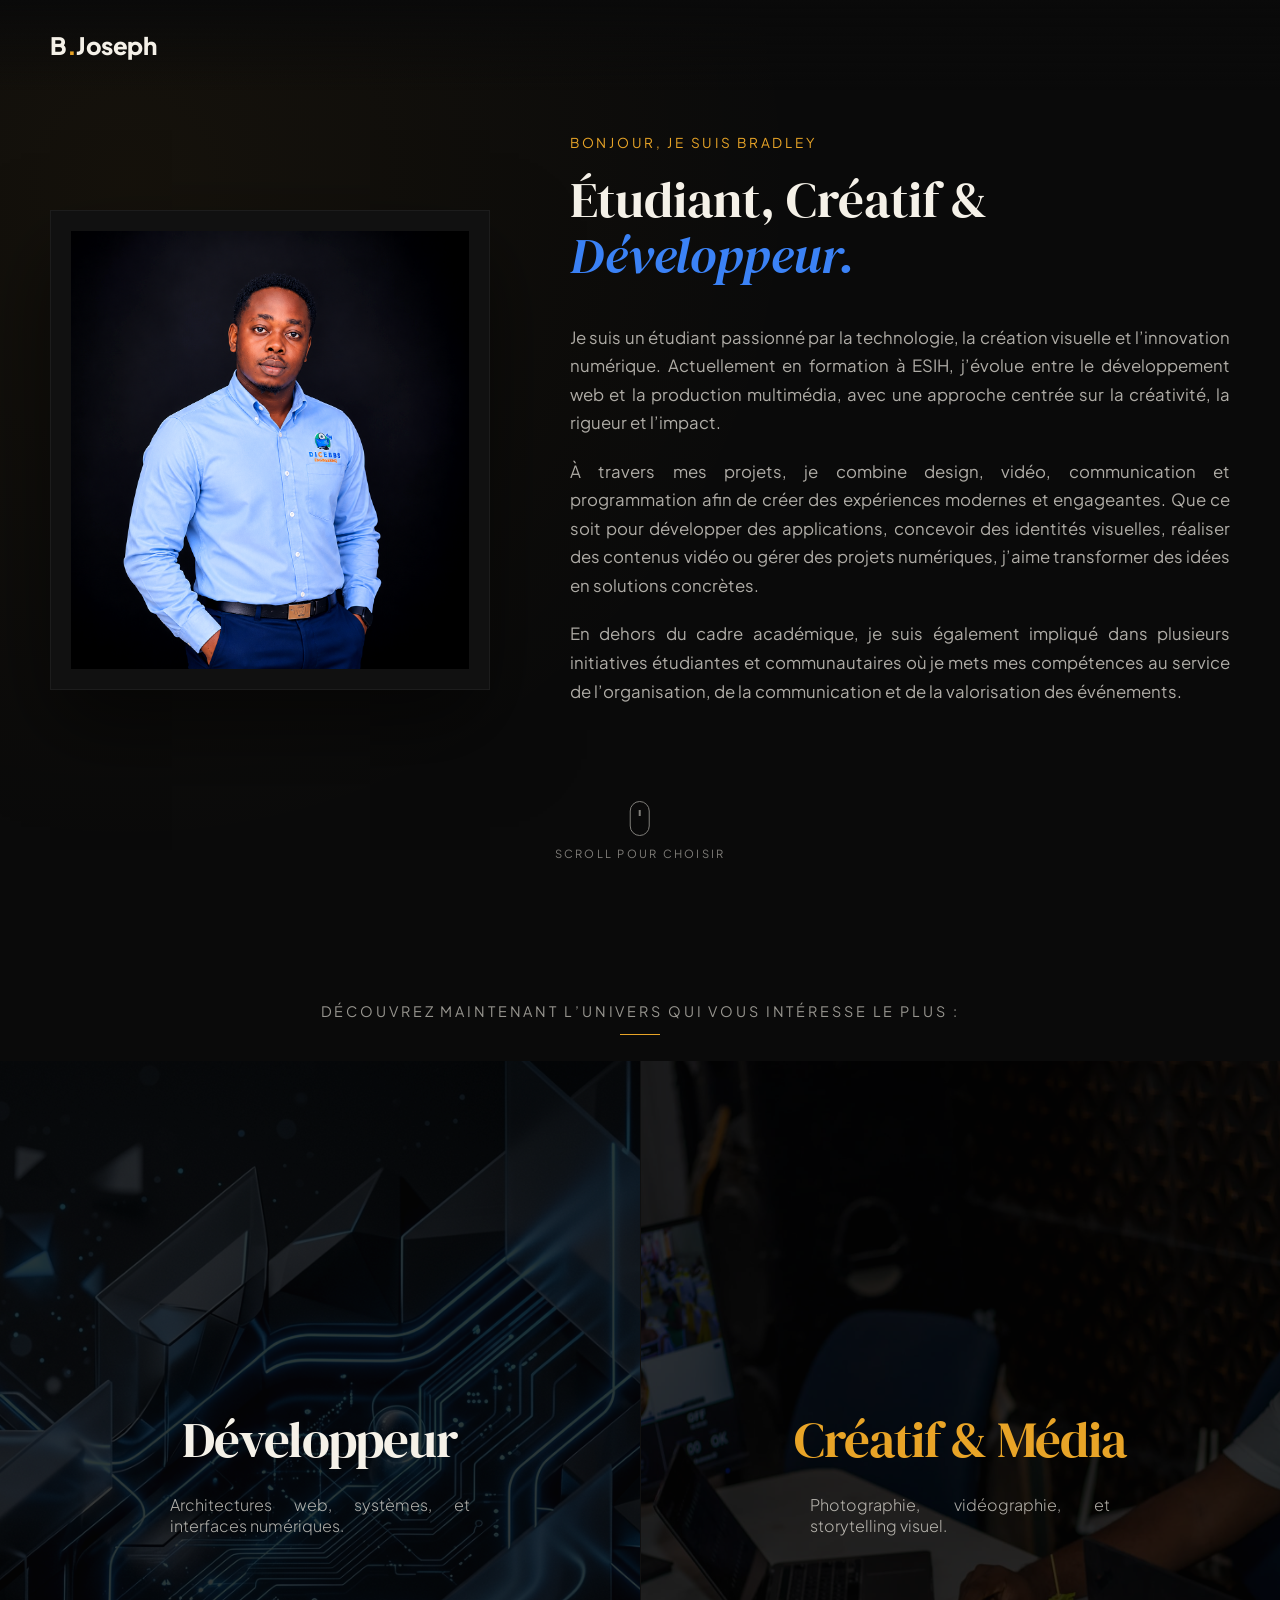
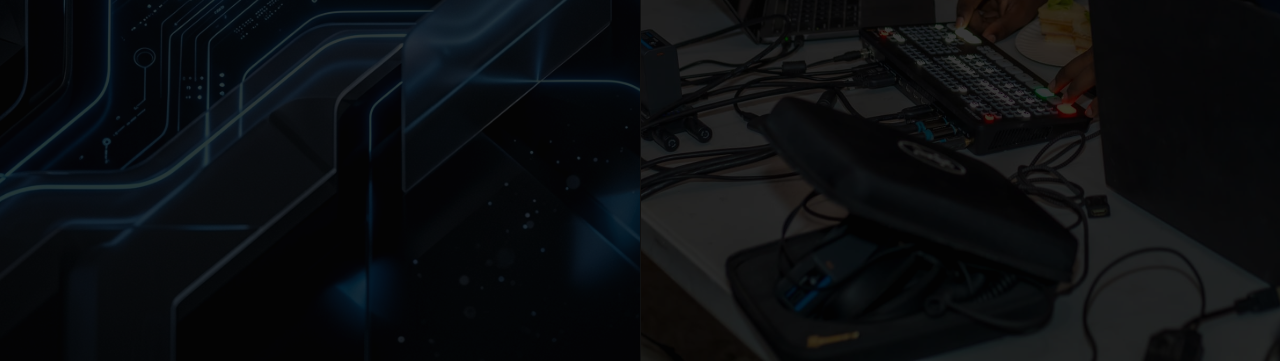
==== commit 8c413a11: "Here" ====
--- a/index.html
+++ b/index.html
@@ -1,461 +1,563 @@
-l<!DOCTYPE html>
+<!DOCTYPE html>
 <html lang="fr">
+
 <head>
     <meta charset="UTF-8">
     <meta name="viewport" content="width=device-width, initial-scale=1.0">
-    <title>Bradley Joseph | Créatif, Développeur & Stratège Digital</title>
-    <meta name="description" content="Portfolio de Bradley Joseph, un jeune professionnel multidisciplinaire spécialisé en développement web, design graphique, photographie et stratégie digitale.">
-    
+    <title>Bradley Joseph — Sélectionnez votre profil</title>
+    <meta name="description" content="Portfolio de Bradley Joseph — Développeur web et Créatif Média.">
+
     <!-- Fonts -->
     <link rel="preconnect" href="https://fonts.googleapis.com">
     <link rel="preconnect" href="https://fonts.gstatic.com" crossorigin>
-    <link href="https://fonts.googleapis.com/css2?family=Outfit:wght@300;400;600;800&family=Playfair+Display:ital,wght@0,700;1,700&display=swap" rel="stylesheet">
-    
-    <!-- Icons -->
-    <link rel="stylesheet" href="https://cdnjs.cloudflare.com/ajax/libs/font-awesome/6.4.0/css/all.min.css">
-    
-    <!-- Custom CSS -->
-    <link rel="stylesheet" href="css/style.css">
+    <link
+        href="https://fonts.googleapis.com/css2?family=Plus+Jakarta+Sans:wght@300;400;500;600;700&family=DM+Serif+Display:ital@0;1&display=swap"
+        rel="stylesheet">
+
+    <!-- CSS -->
+    <style>
+        :root {
+            --bg-dark: #0A0A0A;
+            --text-light: #F5F1E8;
+            --accent-dev: #3b82f6;
+            /* Bleu élégant pour Dev */
+            --accent-media: #E8A427;
+            /* Ambre pour Média */
+            --transition: 0.8s cubic-bezier(0.16, 1, 0.3, 1);
+        }
+
+        * {
+            margin: 0;
+            padding: 0;
+            box-sizing: border-box;
+        }
+
+        body {
+            font-family: 'Plus Jakarta Sans', sans-serif;
+            background-color: var(--bg-dark);
+            color: var(--text-light);
+            overflow-x: hidden;
+            scroll-behavior: smooth;
+        }
+
+        /* Minimal Nav */
+        .nav-minimal {
+            position: fixed;
+            top: 0;
+            left: 0;
+            width: 100%;
+            padding: 30px 50px;
+            z-index: 100;
+            background: linear-gradient(to bottom, var(--bg-dark) 0%, transparent 100%);
+        }
+
+        .nav-minimal .logo {
+            font-weight: 800;
+            font-size: 1.5rem;
+            letter-spacing: -0.02em;
+        }
+
+        .nav-minimal .logo span {
+            color: var(--accent-media);
+        }
+
+        /* Intro Section */
+        .intro-section {
+            min-height: 100vh;
+            display: flex;
+            align-items: center;
+            justify-content: center;
+            padding: 120px 50px;
+            position: relative;
+            background: radial-gradient(circle at 10% 20%, rgba(232, 164, 39, 0.05) 0%, transparent 50%);
+        }
+
+        .intro-container {
+            max-width: 1200px;
+            display: grid;
+            grid-template-columns: 0.8fr 1.2fr;
+            gap: 80px;
+            align-items: center;
+        }
+
+        .intro-image .img-frame {
+            position: relative;
+            background-color: #111;
+            padding: 20px;
+            border: 1px solid rgba(255, 255, 255, 0.05);
+            box-shadow: 0 40px 80px rgba(0, 0, 0, 0.5);
+        }
+
+        .intro-image img {
+            width: 100%;
+            display: block;
+            filter: contrast(105%);
+            transition: 0.8s var(--transition);
+        }
+
+        .intro-image:hover img {
+            filter: grayscale(0%) contrast(100%);
+        }
+
+        .intro-label {
+            display: block;
+            font-size: 0.85rem;
+            text-transform: uppercase;
+            letter-spacing: 0.2em;
+            color: var(--accent-media);
+            margin-bottom: 20px;
+        }
+
+        .intro-title {
+            font-family: 'DM Serif Display', serif;
+            font-size: clamp(2.5rem, 4vw, 4rem);
+            line-height: 1.1;
+            margin-bottom: 40px;
+            font-weight: 400;
+        }
+
+        .intro-title em {
+            font-style: italic;
+            color: var(--accent-dev);
+        }
+
+        .intro-text {
+            display: flex;
+            flex-direction: column;
+            gap: 20px;
+            margin-bottom: 60px;
+        }
+
+        .intro-text p {
+            font-size: 1.05rem;
+            line-height: 1.7;
+            color: rgba(245, 241, 232, 0.7);
+            text-align: justify;
+            hyphens: auto;
+        }
+
+        /* Transition links */
+        .intro-transition {
+            border-top: 1px solid rgba(255, 255, 255, 0.1);
+            padding-top: 40px;
+        }
+
+        .intro-transition p {
+            font-size: 0.9rem;
+            text-transform: uppercase;
+            letter-spacing: 0.1em;
+            margin-bottom: 25px;
+            color: var(--text-light);
+        }
+
+        .transition-links {
+            display: flex;
+            gap: 30px;
+        }
+
+        .t-link {
+            display: flex;
+            align-items: center;
+            gap: 15px;
+            text-decoration: none;
+            color: var(--text-light);
+            transition: 0.3s ease;
+        }
+
+        .t-icon {
+            width: 44px;
+            height: 44px;
+            border: 1px solid rgba(255, 255, 255, 0.1);
+            display: flex;
+            align-items: center;
+            justify-content: center;
+            font-size: 1.1rem;
+            transition: 0.3s ease;
+        }
+
+        .t-text {
+            font-weight: 600;
+            font-size: 0.95rem;
+            border-bottom: 1px solid transparent;
+            padding-bottom: 2px;
+        }
+
+        .t-link:hover .t-icon {
+            background-color: var(--text-light);
+            color: var(--bg-dark);
+            border-color: var(--text-light);
+            transform: translateY(-5px);
+        }
+
+        .t-link.link-dev:hover .t-icon {
+            background-color: var(--accent-dev);
+            border-color: var(--accent-dev);
+        }
+
+        .t-link.link-media:hover .t-icon {
+            background-color: var(--accent-media);
+            border-color: var(--accent-media);
+        }
+
+        /* Scroll hint */
+        .scroll-hint {
+            position: absolute;
+            bottom: 40px;
+            left: 50%;
+            transform: translateX(-50%);
+            display: flex;
+            flex-direction: column;
+            align-items: center;
+            gap: 10px;
+            font-size: 0.7rem;
+            text-transform: uppercase;
+            letter-spacing: 0.2em;
+            opacity: 0.5;
+        }
+
+        .mouse {
+            width: 20px;
+            height: 35px;
+            border: 1px solid var(--text-light);
+            border-radius: 20px;
+            position: relative;
+        }
+
+        .mouse::after {
+            content: '';
+            width: 2px;
+            height: 6px;
+            background-color: var(--text-light);
+            position: absolute;
+            top: 8px;
+            left: 50%;
+            transform: translateX(-50%);
+            animation: mouseScroll 2s infinite;
+        }
+
+        @keyframes mouseScroll {
+            0% {
+                transform: translate(-50%, 0);
+                opacity: 0;
+            }
+
+            50% {
+                opacity: 1;
+            }
+
+            100% {
+                transform: translate(-50%, 15px);
+                opacity: 0;
+            }
+        }
+
+        /* Selection Section */
+        .split-section {
+            height: auto;
+            min-height: 100vh;
+            background-color: var(--bg-dark);
+            position: relative;
+            display: flex;
+            flex-direction: column;
+        }
+
+        .selection-header {
+            width: 100%;
+            padding: 100px 50px 40px;
+            text-align: center;
+            background-color: var(--bg-dark);
+            z-index: 10;
+        }
+
+        .selection-header p {
+            font-size: 0.9rem;
+            text-transform: uppercase;
+            letter-spacing: 0.2em;
+            color: rgba(245, 241, 232, 0.6);
+            position: relative;
+            display: inline-block;
+        }
+
+        .selection-header p::after {
+            content: '';
+            position: absolute;
+            bottom: -15px;
+            left: 50%;
+            transform: translateX(-50%);
+            width: 40px;
+            height: 1px;
+            background-color: var(--accent-media);
+        }
+
+        /* Split Container */
+        .split-container {
+            display: flex;
+            width: 100vw;
+            height: 100vh;
+        }
+
+        /* Shared Styles for both sides */
+        .split-side {
+            position: relative;
+            flex: 1;
+            height: 100%;
+            display: flex;
+            flex-direction: column;
+            justify-content: center;
+            align-items: center;
+            text-align: center;
+            text-decoration: none;
+            color: var(--text-light);
+            transition: var(--transition);
+            overflow: hidden;
+            cursor: pointer;
+        }
+
+        .split-side::before {
+            content: '';
+            position: absolute;
+            inset: 0;
+            background-size: cover;
+            background-position: center;
+            opacity: 0.2;
+            transition: var(--transition);
+            z-index: 1;
+            filter: contrast(110%);
+        }
+
+        .split-side:hover {
+            flex: 1.5;
+        }
+
+        .split-side:hover::before {
+            opacity: 0.5;
+            filter: grayscale(0%);
+            transform: scale(1.05);
+        }
+
+        /* Dim the other side when hovering one */
+        .split-container:hover .split-side:not(:hover) {
+            flex: 0.5;
+        }
+
+        .split-container:hover .split-side:not(:hover)::before {
+            opacity: 0.05;
+        }
+
+        .content {
+            position: relative;
+            z-index: 2;
+            transition: var(--transition);
+            display: flex;
+            flex-direction: column;
+            align-items: center;
+            gap: 20px;
+        }
+
+        .split-side:hover .content {
+            transform: scale(1.05);
+        }
+
+        .split-side h2 {
+            font-family: 'DM Serif Display', serif;
+            font-size: clamp(2.5rem, 4vw, 4rem);
+            font-weight: 400;
+            letter-spacing: -0.02em;
+        }
+
+        .split-side p {
+            font-size: 1rem;
+            opacity: 0.7;
+            max-width: 300px;
+            font-weight: 300;
+            text-align: justify;
+            hyphens: auto;
+        }
+
+        .enter-btn {
+            margin-top: 20px;
+            padding: 12px 30px;
+            border: 1px solid rgba(245, 241, 232, 0.3);
+            font-size: 0.85rem;
+            text-transform: uppercase;
+            letter-spacing: 0.1em;
+            transition: var(--transition);
+            opacity: 0;
+            transform: translateY(20px);
+        }
+
+        .split-side:hover .enter-btn {
+            opacity: 1;
+            transform: translateY(0);
+        }
+
+        /* Developer Side */
+        .side-dev {
+            background-color: #050505;
+        }
+
+        .side-dev::before {
+            background-image: url('Image/hero_bg_1777007739091.png');
+        }
+
+        .side-dev h2 {
+            color: var(--text-light);
+        }
+
+        .side-dev:hover .enter-btn {
+            background-color: var(--accent-dev);
+            color: var(--text-light);
+            border-color: var(--accent-dev);
+        }
+
+        /* Media Side */
+        .side-media {
+            background-color: #030303;
+            border-left: 1px solid rgba(255, 255, 255, 0.05);
+        }
+
+        .side-media::before {
+            background-image: url('Image/Multi.jpeg');
+        }
+
+        .side-media h2 {
+            color: var(--accent-media);
+        }
+
+        .side-media:hover .enter-btn {
+            background-color: var(--accent-media);
+            color: var(--bg-dark);
+            border-color: var(--accent-media);
+        }
+
+        /* Mobile specific */
+        @media (max-width: 1024px) {
+            .intro-container {
+                grid-template-columns: 1fr;
+                gap: 50px;
+                text-align: center;
+            }
+
+            .intro-image {
+                max-width: 400px;
+                margin: 0 auto;
+            }
+
+            .intro-text p {
+                text-align: center;
+            }
+
+            .transition-links {
+                justify-content: center;
+                flex-direction: column;
+                gap: 20px;
+            }
+        }
+
+        @media (max-width: 768px) {
+            .nav-minimal {
+                padding: 20px;
+            }
+
+            .intro-section {
+                padding: 100px 20px;
+            }
+
+            .split-container {
+                flex-direction: column;
+            }
+
+            .split-side {
+                width: 100%;
+                height: 50%;
+            }
+
+            .split-side:hover {
+                flex: 1;
+            }
+
+            .split-container:hover .split-side:not(:hover) {
+                flex: 1;
+            }
+
+            .enter-btn {
+                opacity: 1;
+                transform: translateY(0);
+                margin-top: 10px;
+            }
+        }
+    </style>
 </head>
+
 <body>
-    <!-- Custom Cursor -->
-    <div class="cursor"></div>
-    <div class="cursor-follower"></div>
-
-    <!-- Navigation -->
-    <nav id="navbar">
-        <div class="container nav-container">
-            <a href="#" class="logo">B.<span>Joseph</span></a>
-            <ul class="nav-links">
-                <li><a href="#home">Accueil</a></li>
-                <li><a href="#about">À propos</a></li>
-                <li><a href="#skills">Compétences</a></li>
-                <li><a href="#projects">Projets</a></li>
-                <li><a href="#contact">Contact</a></li>
-            </ul>
-            <div class="burger">
-                <div class="line1"></div>
-                <div class="line2"></div>
-                <div class="line3"></div>
+
+    <!-- ── NAVIGATION (Minimal) ────────────────── -->
+    <nav class="nav-minimal">
+        <div class="logo">B<span>.</span>Joseph</div>
+    </nav>
+
+    <!-- ── INTRODUCTION SECTION ────────────────── -->
+    <section class="intro-section">
+        <div class="intro-container">
+            <div class="intro-image">
+                <div class="img-frame">
+                    <img src="Image/Photo pro.png" alt="Bradley Joseph">
+                </div>
+            </div>
+            <div class="intro-content">
+                <span class="intro-label">Bonjour, je suis Bradley</span>
+                <h1 class="intro-title">Étudiant, Créatif & <em>Développeur.</em></h1>
+                <div class="intro-text">
+                    <p>Je suis un étudiant passionné par la technologie, la création visuelle et l’innovation numérique.
+                        Actuellement en formation à ESIH, j’évolue entre le développement web et la production
+                        multimédia, avec une approche centrée sur la créativité, la rigueur et l’impact.</p>
+                    <p>À travers mes projets, je combine design, vidéo, communication et programmation afin de créer des
+                        expériences modernes et engageantes. Que ce soit pour développer des applications, concevoir des
+                        identités visuelles, réaliser des contenus vidéo ou gérer des projets numériques, j’aime
+                        transformer des idées en solutions concrètes.</p>
+                    <p>En dehors du cadre académique, je suis également impliqué dans plusieurs initiatives étudiantes
+                        et communautaires où je mets mes compétences au service de l’organisation, de la communication
+                        et de la valorisation des événements.</p>
+                </div>
+
+                <!-- Suppression des liens redondants pour une transition plus fluide -->
             </div>
         </div>
-    </nav>
-
-    <!-- Hero Section -->
-    <section id="home" class="hero">
-        <div class="hero-bg"></div>
-        <div class="container hero-content">
-            <div class="badge fade-in">Multidisciplinaire & Ambitieux</div>
-            <h1 class="fade-in">Bradley Joseph</h1>
-            <h2 class="typewriter fade-in">Développeur Web | Créatif Digital | Photographe | Communicant</h2>
-            <p class="fade-in">Je transforme des idées en solutions digitales et visuelles à travers la technologie, la création et la communication.</p>
-            <div class="hero-btns fade-in">
-                <a href="#projects" class="btn btn-primary">Voir mes projets</a>
-                <a href="#contact" class="btn btn-outline">Me contacter</a>
-            </div>
-        </div>
-        <div class="scroll-indicator">
+        <div class="scroll-hint">
             <div class="mouse"></div>
-            <span>Scroll</span>
+            <span>Scroll pour choisir</span>
         </div>
     </section>
 
-    <!-- About Section -->
-    <section id="about" class="about section">
-        <div class="container">
-            <div class="section-header">
-                <span class="subtitle">Mon Parcours</span>
-                <h2>À propos de moi</h2>
-            </div>
-            <div class="about-grid">
-                <div class="about-text animate-on-scroll">
-                    <p>Je suis étudiant à l'ESIH avec un profil résolument multidisciplinaire. J'évolue dans un univers où la rigueur du code rencontre la liberté de la création visuelle.</p>
-                    <p>Mon objectif est d'utiliser la technologie, le design et la communication pour concevoir des projets innovants et apporter des solutions concrètes et humaines.</p>
-                    <div class="about-stats">
-                        <div class="stat-item">
-                            <span class="stat-number">Multidisciplinaire</span>
-                            <span class="stat-label">Profil</span>
-                        </div>
-                        <div class="stat-item">
-                            <span class="stat-number">ESIH</span>
-                            <span class="stat-label">Formation</span>
-                        </div>
-                    </div>
+    <!-- ── SELECTION SECTION ───────────────────── -->
+    <section id="selection" class="split-section">
+        <div class="selection-header">
+            <p>Découvrez maintenant l’univers qui vous intéresse le plus :</p>
+        </div>
+        <div class="split-container">
+            <!-- Developer Side -->
+            <a href="developer.html" class="split-side side-dev">
+                <div class="content">
+                    <h2>Développeur</h2>
+                    <p>Architectures web, systèmes, et interfaces numériques.</p>
+                    <div class="enter-btn">Entrer le profil</div>
                 </div>
-                <div class="about-vision animate-on-scroll">
-                    <div class="vision-card">
-                        <i class="fas fa-quote-left"></i>
-                        <p>Je crois que la technologie, la créativité et la communication sont des outils puissants pour transformer les idées en actions concrètes.</p>
-                        <span class="vision-author">— Ma Vision</span>
-                    </div>
+            </a>
+
+            <!-- Media Side -->
+            <a href="media.html" class="split-side side-media">
+                <div class="content">
+                    <h2>Créatif & Média</h2>
+                    <p>Photographie, vidéographie, et storytelling visuel.</p>
+                    <div class="enter-btn">Entrer le profil</div>
                 </div>
-            </div>
+            </a>
         </div>
     </section>
 
-    <!-- Skills Section -->
-    <section id="skills" class="skills section bg-dark">
-        <div class="container">
-            <div class="section-header">
-                <span class="subtitle">Ce que je maîtrise</span>
-                <h2>Mes Compétences</h2>
-            </div>
-            <div class="skills-grid">
-                <!-- Développement -->
-                <div class="skill-category animate-on-scroll">
-                    <div class="skill-icon"><i class="fas fa-code"></i></div>
-                    <h3>Développement</h3>
-                    <p class="skill-description">Création d'interfaces web interactives et d'applications dynamiques, de la conception frontend (HTML, CSS, JS, React) au développement backend (PHP, bases de données). J'utilise également C++ pour la programmation orientée objet et possède la capacité de lire et comprendre du code Python.</p>
-                    <div class="skill-image-placeholder">
-                        <i class="fas fa-image"></i>
-                        <span>Espace pour photo</span>
-                    </div>
-                </div>
-
-                <!-- Création -->
-                <div class="skill-category animate-on-scroll">
-                    <div class="skill-icon"><i class="fas fa-camera"></i></div>
-                    <h3>Création</h3>
-                    <p class="skill-description">Production visuelle complète alliant photographie de qualité, captation vidéo événementielle professionnelle et montage dynamique pour donner vie à vos projets.</p>
-                    <div class="skill-image-placeholder">
-                        <i class="fas fa-image"></i>
-                        <span>Espace pour photo</span>
-                    </div>
-                </div>
-
-                <!-- Communication -->
-                <div class="skill-category animate-on-scroll">
-                    <div class="skill-icon"><i class="fas fa-bullhorn"></i></div>
-                    <h3>Communication</h3>
-                    <p class="skill-description">Développement d'identité de marque (branding), gestion stratégique de contenu et animation de communautés pour accroître et engager votre audience.</p>
-                    <div class="skill-image-placeholder">
-                        <i class="fas fa-image"></i>
-                        <span>Espace pour photo</span>
-                    </div>
-                </div>
-
-                <!-- Organisation -->
-                <div class="skill-category animate-on-scroll">
-                    <div class="skill-icon"><i class="fas fa-tasks"></i></div>
-                    <h3>Organisation</h3>
-                    <p class="skill-description">Pilotage efficace de projets numériques, incluant la planification stratégique, le suivi rigoureux des tâches et la coordination fluide des équipes impliquées.</p>
-                    <div class="skill-image-placeholder">
-                        <i class="fas fa-image"></i>
-                        <span>Espace pour photo</span>
-                    </div>
-                </div>
-            </div>
-        </div>
-    </section>
-
-    <!-- Projects Section -->
-    <section id="projects" class="projects section bg-dark">
-        <div class="container">
-            <div class="section-header">
-                <span class="subtitle">Mes Réalisations</span>
-                <h2>Projets Majeurs</h2>
-            </div>
-            
-            <h3 class="project-category-title">A. Développement & Systèmes</h3>
-            <div class="projects-grid">
-                <!-- Project 1 -->
-                <div class="project-card animate-on-scroll">
-                    <div class="project-img">
-                        <img src="Image/IMG-20251103-WA0022.jpg" alt="Logo Paulinog Multiservice">
-                        <div class="project-overlay">
-                            <div class="project-tags">
-                                <span>Web App</span>
-                                <span>PHP</span>
-                                <span>MySQL</span>
-                            </div>
-                        </div>
-                    </div>
-                    <div class="project-info">
-                        <h3>Système de gestion - Paulinog Multiservice</h3>
-                        <p>Conception d'un outil complet pour la gestion opérationnelle et le suivi des activités de l'entreprise.</p>
-                        <div class="project-impact"><strong>Impact:</strong> Optimisation des processus et centralisation des données.</div>
-                        <button class="gallery-link" onclick="openModal('modal-paulinog')"><i class="fas fa-play-circle"></i> Voir la présentation vidéo</button>
-                    </div>
-                </div>
-                <!-- Project 2 -->
-                <div class="project-card animate-on-scroll">
-                    <div class="project-img">
-                        <img src="Image/IMG_0785.JPG" alt="Logo Rankont-edu">
-                        <div class="project-overlay">
-                            <div class="project-tags">
-                                <span>Système</span>
-                                <span>Archivage</span>
-                                <span>Data</span>
-                            </div>
-                        </div>
-                    </div>
-                    <div class="project-info">
-                        <h3>Système d'archivage numérique - Rankont-edu</h3>
-                        <p>Digitalisation et organisation des archives pour une récupération rapide et sécurisée de l'information.</p>
-                        <div class="project-impact"><strong>Impact:</strong> Gain de temps majeur dans la recherche documentaire.</div>
-                        <button class="gallery-link" onclick="openModal('modal-rankont')"><i class="fas fa-play-circle"></i> Voir la présentation vidéo</button>
-                    </div>
-                </div>
-                <!-- Project 3 -->
-                <div class="project-card animate-on-scroll">
-                    <div class="project-img">
-                        <img src="Image/hero_bg_1777007739091.png" alt="Projets Web Personnels">
-                        <div class="project-overlay">
-                            <div class="project-tags">
-                                <span>ReactJS</span>
-                                <span>Frontend</span>
-                                <span>Creative</span>
-                            </div>
-                        </div>
-                    </div>
-                    <div class="project-info">
-                        <h3>Projets Web Personnels</h3>
-                        <p>Exploration des dernières technologies web à travers des interfaces interactives et performantes.</p>
-                        <div class="project-impact"><strong>Impact:</strong> Veille technologique et perfectionnement technique.</div>
-                    </div>
-                </div>
-            </div>
-
-            <h3 class="project-category-title">B. Photographie & Vidéo</h3>
-            <div class="projects-grid">
-                <!-- Project 4: Photo Concert -->
-                <div class="project-card animate-on-scroll">
-                    <div class="project-img">
-                        <img src="Image/IMGP5707.jpg" alt="Productions Photo - Concert">
-                        <div class="project-overlay">
-                            <div class="project-tags">
-                                <span>Photographie</span>
-                                <span>Concert</span>
-                            </div>
-                        </div>
-                    </div>
-                    <div class="project-info">
-                        <h3>Galerie Photo : Concert Live</h3>
-                        <p>Couverture photographique d'événements musicaux — capturer l'émotion et l'énergie du moment avec un œil artistique.</p>
-                        <div class="project-impact"><strong>Impact:</strong> Visuels premium pour la promotion de l'artiste.</div>
-                        <button class="gallery-link" onclick="openModal('modal-concert-photo')"><i class="fas fa-images"></i> Voir la galerie complète</button>
-                    </div>
-                </div>
-
-                <!-- Project 5: Video Concert -->
-                <div class="project-card animate-on-scroll">
-                    <div class="project-img" style="cursor: pointer;" onclick="openModal('modal-concert-video')">
-                        <img src="Image/Screenshot 2026-04-24 140923.png" alt="Portfolio Vidéo" id="video-portfolio-cover">
-                        <div class="play-overlay-icon">
-                            <i class="fas fa-play"></i>
-                        </div>
-                        <div class="project-overlay">
-                            <div class="project-tags">
-                                <span>Vidéographie</span>
-                                <span>Montage</span>
-                            </div>
-                        </div>
-                    </div>
-                    <div class="project-info">
-                        <h3>Portfolio Vidéographie</h3>
-                        <p>Découvrez une sélection de mes meilleures réalisations vidéo : récapitulatifs d'événements, captations live et créations dynamiques.</p>
-                        <div class="project-impact"><strong>Format:</strong> Multiples vidéos à explorer.</div>
-                        <button class="gallery-link" onclick="openModal('modal-concert-video')"><i class="fas fa-play-circle"></i> Découvrir les vidéos</button>
-                    </div>
-                </div>
-            </div>
-        </div>
-    </section>
-
-    <!-- Modals (Hidden by default) -->
-    
-    <!-- Modal 1: Paulinog Video (Fullscreen) -->
-    <div id="modal-paulinog" class="custom-modal">
-        <div class="modal-content modal-fullscreen">
-            <button class="modal-close" onclick="closeModal('modal-paulinog')"><i class="fas fa-times"></i></button>
-            <div class="modal-body">
-                <div class="video-wrapper">
-                    <video preload="metadata" loop playsinline>
-                        <source src="Image/Paulinog.mp4" type="video/mp4">
-                        Votre navigateur ne supporte pas la lecture vidéo.
-                    </video>
-                </div>
-            </div>
-        </div>
-    </div>
-
-    <!-- Modal 1B: Rankont-edu Video (Fullscreen) -->
-    <div id="modal-rankont" class="custom-modal">
-        <div class="modal-content modal-fullscreen">
-            <button class="modal-close" onclick="closeModal('modal-rankont')"><i class="fas fa-times"></i></button>
-            <div class="modal-body">
-                <div class="video-wrapper">
-                    <video preload="metadata" loop playsinline>
-                        <source src="Image/Rankont-edu.mp4" type="video/mp4">
-                        Votre navigateur ne supporte pas la lecture vidéo.
-                    </video>
-                </div>
-            </div>
-        </div>
-    </div>
-
-    <!-- Modal 2: Concert Photos (Masonry) -->
-    <div id="modal-concert-photo" class="custom-modal">
-        <div class="modal-content modal-large">
-            <button class="modal-close" onclick="closeModal('modal-concert-photo')"><i class="fas fa-times"></i></button>
-            <div class="modal-header">
-                <h2>Galerie Photo : Concert Live</h2>
-            </div>
-            <div class="modal-body">
-                <!-- Inner Lightbox (for full screen single photo view) -->
-                <div id="lightbox" class="lightbox">
-                    <button class="lb-close" id="lb-close"><i class="fas fa-times"></i></button>
-                    <button class="lb-prev" id="lb-prev"><i class="fas fa-chevron-left"></i></button>
-                    <button class="lb-next" id="lb-next"><i class="fas fa-chevron-right"></i></button>
-                    <div class="lb-content">
-                        <img id="lb-img" src="" alt="">
-                        <div class="lb-counter" id="lb-counter"></div>
-                    </div>
-                </div>
-                <!-- Masonry Grid -->
-                <div class="masonry-grid" id="masonry-grid">
-                    <div class="masonry-item" data-index="0"><img src="Image/3.jpg" alt="Concert photo 1" loading="lazy"><div class="photo-overlay"><i class="fas fa-expand"></i></div></div>
-                    <div class="masonry-item" data-index="1"><img src="Image/5.jpg" alt="Concert photo 2" loading="lazy"><div class="photo-overlay"><i class="fas fa-expand"></i></div></div>
-                    <div class="masonry-item" data-index="2"><img src="Image/8.jpg" alt="Concert photo 3" loading="lazy"><div class="photo-overlay"><i class="fas fa-expand"></i></div></div>
-                    <div class="masonry-item" data-index="3"><img src="Image/9.jpg" alt="Concert photo 4" loading="lazy"><div class="photo-overlay"><i class="fas fa-expand"></i></div></div>
-                    <div class="masonry-item" data-index="4"><img src="Image/11.jpg" alt="Concert photo 5" loading="lazy"><div class="photo-overlay"><i class="fas fa-expand"></i></div></div>
-                    <div class="masonry-item" data-index="5"><img src="Image/13.jpg" alt="Concert photo 6" loading="lazy"><div class="photo-overlay"><i class="fas fa-expand"></i></div></div>
-                    <div class="masonry-item" data-index="6"><img src="Image/15.jpg" alt="Concert photo 7" loading="lazy"><div class="photo-overlay"><i class="fas fa-expand"></i></div></div>
-                    <div class="masonry-item" data-index="7"><img src="Image/18.jpg" alt="Concert photo 8" loading="lazy"><div class="photo-overlay"><i class="fas fa-expand"></i></div></div>
-                    <div class="masonry-item" data-index="8"><img src="Image/21.jpg" alt="Concert photo 9" loading="lazy"><div class="photo-overlay"><i class="fas fa-expand"></i></div></div>
-                    <div class="masonry-item" data-index="9"><img src="Image/31.jpg" alt="Concert photo 10" loading="lazy"><div class="photo-overlay"><i class="fas fa-expand"></i></div></div>
-                    <div class="masonry-item" data-index="10"><img src="Image/IMGP5355.jpg" alt="Concert photo 11" loading="lazy"><div class="photo-overlay"><i class="fas fa-expand"></i></div></div>
-                    <div class="masonry-item" data-index="11"><img src="Image/IMGP5393.jpg" alt="Concert photo 12" loading="lazy"><div class="photo-overlay"><i class="fas fa-expand"></i></div></div>
-                    <div class="masonry-item" data-index="12"><img src="Image/IMGP5470.jpg" alt="Concert photo 13" loading="lazy"><div class="photo-overlay"><i class="fas fa-expand"></i></div></div>
-                    <div class="masonry-item" data-index="13"><img src="Image/IMGP5539.jpg" alt="Concert photo 14" loading="lazy"><div class="photo-overlay"><i class="fas fa-expand"></i></div></div>
-                    <div class="masonry-item" data-index="14"><img src="Image/IMGP5540.jpg" alt="Concert photo 15" loading="lazy"><div class="photo-overlay"><i class="fas fa-expand"></i></div></div>
-                    <div class="masonry-item" data-index="15"><img src="Image/IMGP5542.jpg" alt="Concert photo 16" loading="lazy"><div class="photo-overlay"><i class="fas fa-expand"></i></div></div>
-                    <div class="masonry-item" data-index="16"><img src="Image/IMGP5707.jpg" alt="Concert photo 17" loading="lazy"><div class="photo-overlay"><i class="fas fa-expand"></i></div></div>
-                    <div class="masonry-item" data-index="17"><img src="Image/IMGP5715.jpg" alt="Concert photo 18" loading="lazy"><div class="photo-overlay"><i class="fas fa-expand"></i></div></div>
-                    <div class="masonry-item" data-index="18"><img src="Image/T01.jpg" alt="Concert photo 19" loading="lazy"><div class="photo-overlay"><i class="fas fa-expand"></i></div></div>
-                    <div class="masonry-item" data-index="19"><img src="Image/T02.jpg" alt="Concert photo 20" loading="lazy"><div class="photo-overlay"><i class="fas fa-expand"></i></div></div>
-                </div>
-            </div>
-        </div>
-    </div>
-
-    <!-- Modal 3: Concert Videos (Feed Vertical) -->
-    <div id="modal-concert-video" class="custom-modal feed-modal">
-        <div class="modal-content modal-fullscreen">
-            <button class="modal-close" onclick="closeModal('modal-concert-video')"><i class="fas fa-times"></i></button>
-            <div class="modal-body feed-body">
-                <div class="video-feed-container">
-                    <!-- Vidéo 1 -->
-                    <div class="video-feed-item">
-                        <video preload="metadata" loop playsinline poster="Image/IMGP5707.jpg">
-                            <source src="Image/Recap PA pale .mp4" type="video/mp4">
-                        </video>
-                        <div class="feed-overlay">
-                            <h3><i class="fas fa-film"></i> Recap — PA Pale</h3>
-                            <p>Récapitulatif complet du concert.</p>
-                            <span class="video-tag">Récapitulatif</span>
-                            <div class="scroll-indicator">
-                                <i class="fas fa-chevron-down"></i>
-                                <span>Scrollez pour plus de vidéos</span>
-                            </div>
-                        </div>
-                    </div>
-
-                    <!-- Vidéo 2 -->
-                    <div class="video-feed-item">
-                        <video preload="metadata" loop playsinline poster="Image/T01.jpg">
-                            <source src="Image/M Abandonem.mp4" type="video/mp4">
-                        </video>
-                        <div class="feed-overlay">
-                            <h3><i class="fas fa-music"></i> M Abandonem</h3>
-                            <p>Captation live de la performance.</p>
-                            <span class="video-tag">Live Performance</span>
-                        </div>
-                    </div>
-                </div>
-            </div>
-        </div>
-    </div>
-
-    <!-- Contact Section -->
-    <section id="contact" class="contact section">
-        <div class="container">
-            <div class="contact-grid">
-                <div class="contact-info animate-on-scroll">
-                    <span class="subtitle">Parlons de votre projet</span>
-                    <h2>Contactez-moi</h2>
-                    <p>Vous avez une idée, un projet ou vous souhaitez simplement échanger ? N'hésitez pas à me contacter par l'un des moyens ci-dessous.</p>
-                    
-                    <div class="contact-methods">
-                        <div class="method-item">
-                            <i class="fas fa-envelope"></i>
-                            <div>
-                                <h4>Email</h4>
-                                <a href="mailto:bradley.joseph@esih.edu">bradley.joseph@esih.edu</a>
-                            </div>
-                        </div>
-                        <div class="method-item">
-                            <i class="fas fa-phone"></i>
-                            <div>
-                                <h4>Téléphone</h4>
-                                <a href="tel:+50948724750">+509 48724750</a>
-                            </div>
-                        </div>
-                        <div class="method-item">
-                            <i class="fab fa-linkedin"></i>
-                            <div>
-                                <h4>LinkedIn</h4>
-                                <a href="#" target="_blank">Bradley Joseph</a>
-                            </div>
-                        </div>
-                    </div>
-
-                    <div class="social-links">
-                        <a href="#"><i class="fab fa-instagram"></i></a>
-                        <a href="#"><i class="fab fa-twitter"></i></a>
-                        <a href="#"><i class="fab fa-facebook-f"></i></a>
-                        <a href="#"><i class="fab fa-github"></i></a>
-                    </div>
-                </div>
-                <div class="contact-form-container animate-on-scroll">
-                    <form action="https://api.web3forms.com/submit" method="POST" id="contact-form" class="contact-form">
-                        <!-- Remplacez VOTRE_CLE_WEB3FORMS par la clé reçue sur web3forms.com -->
-                        <input type="hidden" name="access_key" value="VOTRE_CLE_WEB3FORMS">
-                        
-                        <div class="form-group">
-                            <input type="text" name="name" id="name" placeholder="Votre Nom" required>
-                        </div>
-                        <div class="form-group">
-                            <input type="email" name="email" id="email" placeholder="Votre Email" required>
-                        </div>
-                        <div class="form-group">
-                            <input type="text" name="subject" id="subject" placeholder="Sujet" required>
-                        </div>
-                        <div class="form-group">
-                            <textarea name="message" id="message" rows="5" placeholder="Votre Message" required></textarea>
-                        </div>
-                        <button type="submit" id="submit-btn" class="btn btn-primary full-width">Envoyer le message</button>
-                        <div id="form-result" class="form-result"></div>
-                    </form>
-                </div>
-            </div>
-        </div>
-    </section>
-
-    <!-- Footer -->
-    <footer>
-        <div class="container">
-            <div class="footer-content">
-                <p>&copy; 2024 Bradley Joseph. Tous droits réservés.</p>
-                <div class="footer-links">
-                    <a href="#">Mentions Légales</a>
-                    <a href="#">Politique de Confidentialité</a>
-                </div>
-            </div>
-        </div>
-    </footer>
-
-    <!-- Scripts -->
-    <script src="js/main.js"></script>
+    <!-- FontAwesome for the new icons -->
+    <link rel="stylesheet" href="https://cdnjs.cloudflare.com/ajax/libs/font-awesome/6.4.0/css/all.min.css">
+
 </body>
-</html>
+
+</html>
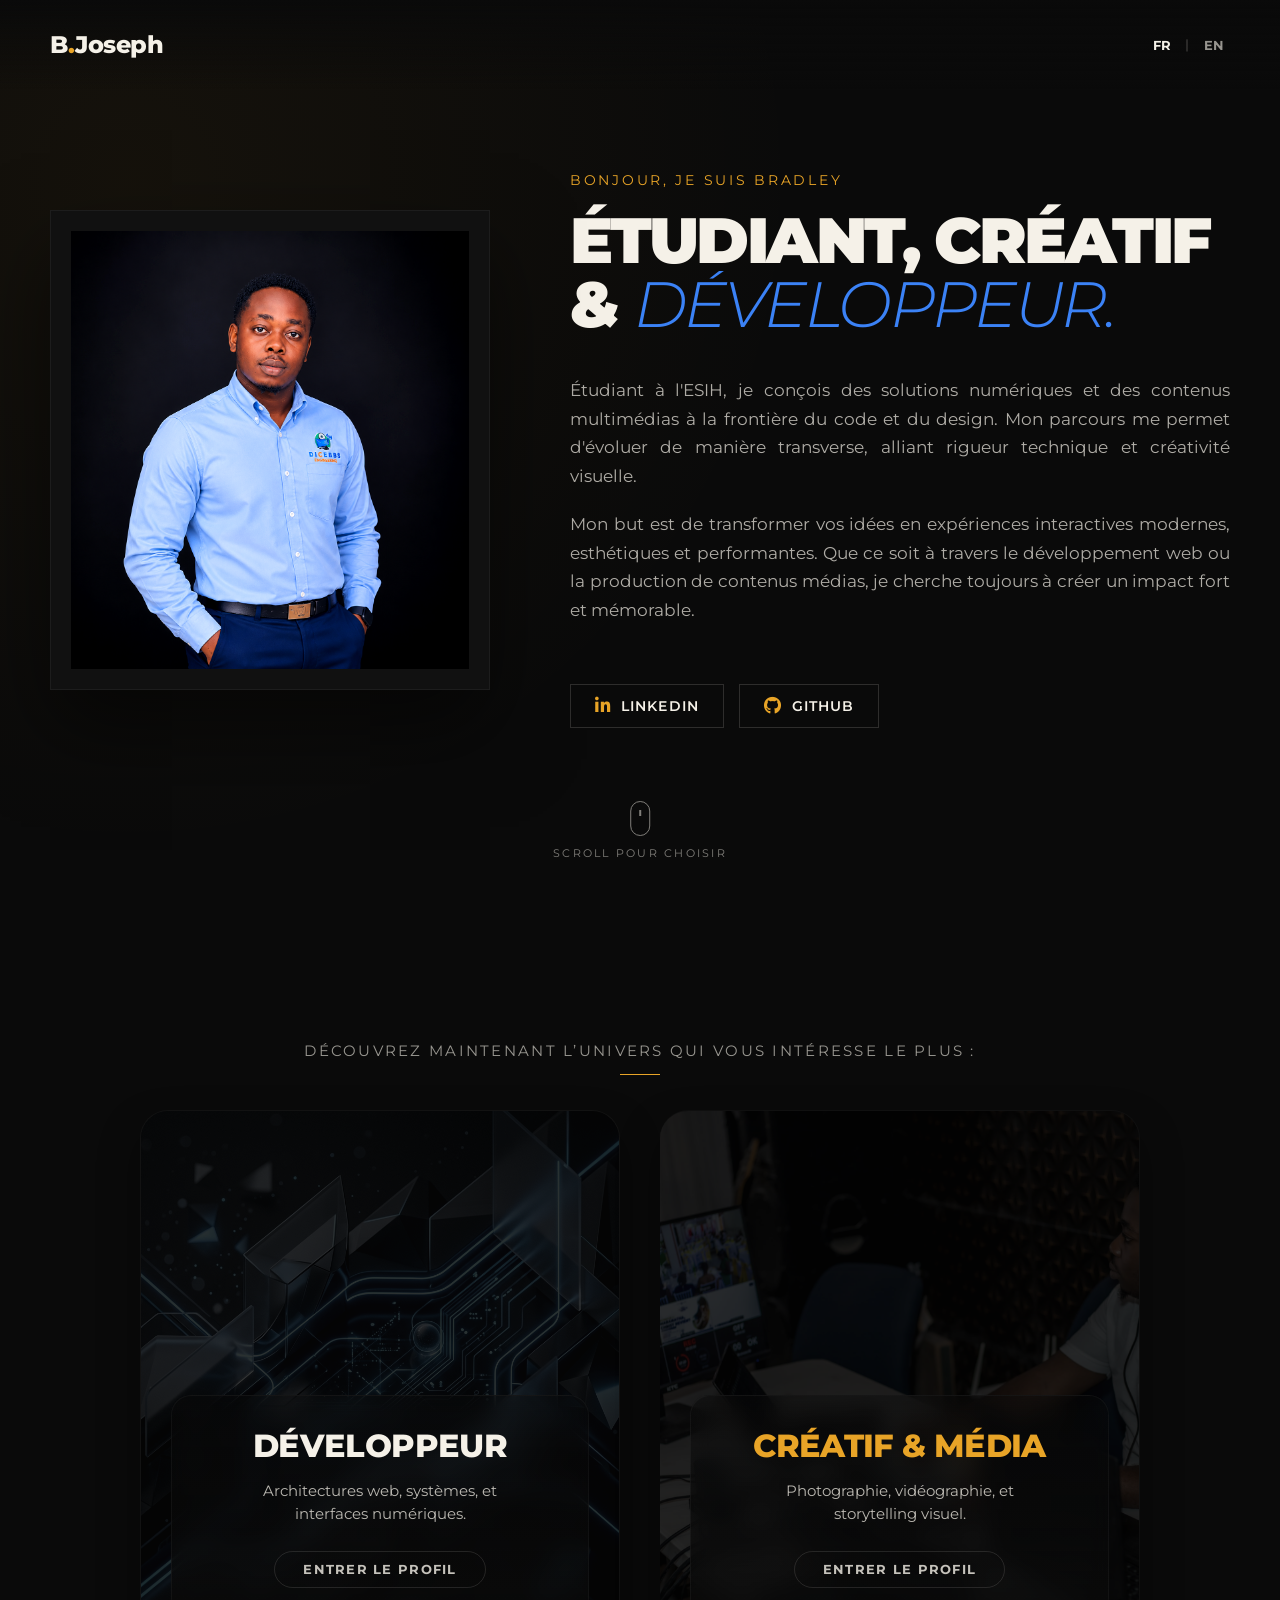
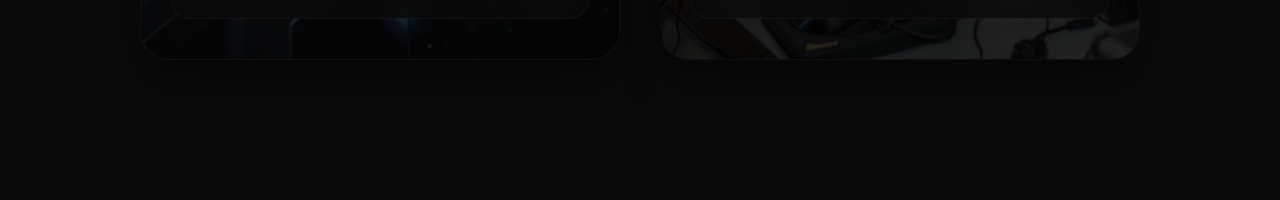
==== commit 34dc01ae: "here" ====
--- a/index.html
+++ b/index.html
@@ -4,18 +4,73 @@
 <head>
     <meta charset="UTF-8">
     <meta name="viewport" content="width=device-width, initial-scale=1.0">
-    <title>Bradley Joseph — Sélectionnez votre profil</title>
+    <title>Bradley Joseph — Sélectionnez votre profil / Select your profile</title>
     <meta name="description" content="Portfolio de Bradley Joseph — Développeur web et Créatif Média.">
+
+    <!-- Language Bootstrapping -->
+    <script>
+        (function() {
+            const lang = localStorage.getItem('portfolio-lang') || 'fr';
+            if (lang === 'en') {
+                document.documentElement.classList.add('lang-en');
+            } else {
+                document.documentElement.classList.remove('lang-en');
+            }
+        })();
+    </script>
 
     <!-- Fonts -->
     <link rel="preconnect" href="https://fonts.googleapis.com">
     <link rel="preconnect" href="https://fonts.gstatic.com" crossorigin>
-    <link
-        href="https://fonts.googleapis.com/css2?family=Plus+Jakarta+Sans:wght@300;400;500;600;700&family=DM+Serif+Display:ital@0;1&display=swap"
-        rel="stylesheet">
+    <link href="https://fonts.googleapis.com/css2?family=Montserrat:ital,wght@0,100..900;1,100..900&display=swap" rel="stylesheet">
 
     <!-- CSS -->
     <style>
+        /* Multi-language toggling */
+        html.lang-en .lang-fr {
+            display: none !important;
+        }
+        html:not(.lang-en) .lang-en {
+            display: none !important;
+        }
+
+        /* Minimal Language Switcher styling */
+        .lang-switcher {
+            display: inline-flex;
+            align-items: center;
+            gap: 8px;
+            font-size: 0.8rem;
+            font-weight: 700;
+            letter-spacing: 0.05em;
+            z-index: 1010;
+        }
+
+        .lang-btn {
+            background: none;
+            border: none;
+            color: rgba(245, 241, 232, 0.6);
+            transition: 0.3s ease;
+            cursor: pointer;
+            padding: 2px 6px;
+            font-family: 'Montserrat', sans-serif;
+            text-transform: uppercase;
+            font-weight: 700;
+            outline: none;
+        }
+
+        .lang-btn.active {
+            color: rgba(245, 241, 232, 1);
+        }
+
+        .lang-btn:hover:not(.active) {
+            color: rgba(245, 241, 232, 0.9);
+        }
+
+        .lang-divider {
+            color: rgba(245, 241, 232, 0.15);
+            pointer-events: none;
+        }
+
         :root {
             --bg-dark: #0A0A0A;
             --text-light: #F5F1E8;
@@ -33,7 +88,7 @@
         }
 
         body {
-            font-family: 'Plus Jakarta Sans', sans-serif;
+            font-family: 'Montserrat', sans-serif;
             background-color: var(--bg-dark);
             color: var(--text-light);
             overflow-x: hidden;
@@ -109,15 +164,18 @@
         }
 
         .intro-title {
-            font-family: 'DM Serif Display', serif;
-            font-size: clamp(2.5rem, 4vw, 4rem);
-            line-height: 1.1;
+            font-family: 'Montserrat', sans-serif;
+            font-size: clamp(2.5rem, 5vw, 4.5rem);
+            font-weight: 900;
+            text-transform: uppercase;
+            line-height: 1.0;
+            letter-spacing: -0.04em;
             margin-bottom: 40px;
-            font-weight: 400;
         }
 
         .intro-title em {
             font-style: italic;
+            font-weight: 300;
             color: var(--accent-dev);
         }
 
@@ -253,26 +311,28 @@
 
         /* Selection Section */
         .split-section {
-            height: auto;
             min-height: 100vh;
             background-color: var(--bg-dark);
             position: relative;
             display: flex;
             flex-direction: column;
+            align-items: center;
+            justify-content: center;
+            padding: 120px 40px;
         }
 
         .selection-header {
             width: 100%;
-            padding: 100px 50px 40px;
+            max-width: 800px;
             text-align: center;
-            background-color: var(--bg-dark);
+            margin-bottom: 50px;
             z-index: 10;
         }
 
         .selection-header p {
-            font-size: 0.9rem;
-            text-transform: uppercase;
-            letter-spacing: 0.2em;
+            font-size: 0.95rem;
+            text-transform: uppercase;
+            letter-spacing: 0.15em;
             color: rgba(245, 241, 232, 0.6);
             position: relative;
             display: inline-block;
@@ -289,28 +349,37 @@
             background-color: var(--accent-media);
         }
 
-        /* Split Container */
+        /* Portal Container */
         .split-container {
             display: flex;
-            width: 100vw;
-            height: 100vh;
-        }
-
-        /* Shared Styles for both sides */
+            justify-content: center;
+            gap: 40px;
+            width: 100%;
+            max-width: 1100px;
+            z-index: 2;
+        }
+
+        /* Portal Card Style (Softer, rounded, floating) */
         .split-side {
             position: relative;
             flex: 1;
-            height: 100%;
+            max-width: 480px;
+            height: 550px;
             display: flex;
             flex-direction: column;
-            justify-content: center;
+            justify-content: flex-end;
             align-items: center;
             text-align: center;
             text-decoration: none;
             color: var(--text-light);
-            transition: var(--transition);
+            border-radius: 28px;
+            border: 1px solid rgba(255, 255, 255, 0.05);
+            background-color: #0E0E0E;
+            box-shadow: 0 20px 40px rgba(0, 0, 0, 0.4);
             overflow: hidden;
             cursor: pointer;
+            transition: all 0.6s cubic-bezier(0.16, 1, 0.3, 1);
+            padding: 40px 30px;
         }
 
         .split-side::before {
@@ -319,115 +388,139 @@
             inset: 0;
             background-size: cover;
             background-position: center;
-            opacity: 0.2;
-            transition: var(--transition);
+            opacity: 0.18;
+            transition: all 0.8s cubic-bezier(0.16, 1, 0.3, 1);
             z-index: 1;
-            filter: contrast(110%);
-        }
-
+            filter: contrast(110%) grayscale(40%);
+        }
+
+        /* Hover card transitions */
         .split-side:hover {
-            flex: 1.5;
+            transform: translateY(-12px);
+            border-color: rgba(255, 255, 255, 0.15);
         }
 
         .split-side:hover::before {
-            opacity: 0.5;
-            filter: grayscale(0%);
-            transform: scale(1.05);
-        }
-
-        /* Dim the other side when hovering one */
-        .split-container:hover .split-side:not(:hover) {
-            flex: 0.5;
-        }
-
-        .split-container:hover .split-side:not(:hover)::before {
-            opacity: 0.05;
-        }
-
+            opacity: 0.45;
+            filter: contrast(100%) grayscale(0%);
+            transform: scale(1.06);
+        }
+
+        /* Ambient glows for each portal */
+        .side-dev:hover {
+            border-color: rgba(59, 130, 246, 0.35);
+            box-shadow: 0 30px 60px rgba(59, 130, 246, 0.12);
+        }
+
+        .side-media:hover {
+            border-color: rgba(232, 164, 39, 0.35);
+            box-shadow: 0 30px 60px rgba(232, 164, 39, 0.12);
+        }
+
+        /* Glass content gradient overlay inside card */
         .content {
             position: relative;
             z-index: 2;
-            transition: var(--transition);
             display: flex;
             flex-direction: column;
             align-items: center;
-            gap: 20px;
+            gap: 15px;
+            width: 100%;
+            padding: 30px 20px;
+            background: linear-gradient(to top, rgba(10, 10, 10, 0.85) 0%, rgba(10, 10, 10, 0.4) 100%);
+            backdrop-filter: blur(10px);
+            -webkit-backdrop-filter: blur(10px);
+            border: 1px solid rgba(255, 255, 255, 0.04);
+            border-radius: 20px;
+            transition: all 0.6s cubic-bezier(0.16, 1, 0.3, 1);
+            box-shadow: none;
         }
 
         .split-side:hover .content {
-            transform: scale(1.05);
+            border-color: rgba(255, 255, 255, 0.08);
+            background: linear-gradient(to top, rgba(10, 10, 10, 0.9) 0%, rgba(10, 10, 10, 0.5) 100%);
         }
 
         .split-side h2 {
-            font-family: 'DM Serif Display', serif;
-            font-size: clamp(2.5rem, 4vw, 4rem);
-            font-weight: 400;
+            font-family: 'Montserrat', sans-serif;
+            font-size: clamp(1.8rem, 2.5vw, 2.4rem);
+            font-weight: 800;
+            text-transform: uppercase;
             letter-spacing: -0.02em;
         }
 
-        .split-side p {
-            font-size: 1rem;
-            opacity: 0.7;
-            max-width: 300px;
-            font-weight: 300;
-            text-align: justify;
-            hyphens: auto;
-        }
-
-        .enter-btn {
-            margin-top: 20px;
-            padding: 12px 30px;
-            border: 1px solid rgba(245, 241, 232, 0.3);
-            font-size: 0.85rem;
-            text-transform: uppercase;
-            letter-spacing: 0.1em;
-            transition: var(--transition);
-            opacity: 0;
-            transform: translateY(20px);
-        }
-
-        .split-side:hover .enter-btn {
-            opacity: 1;
-            transform: translateY(0);
-        }
-
-        /* Developer Side */
-        .side-dev {
-            background-color: #050505;
-        }
-
-        .side-dev::before {
-            background-image: url('Image/hero_bg_1777007739091.png');
-        }
-
+        /* Dev and Media titles */
         .side-dev h2 {
             color: var(--text-light);
         }
 
+        .side-media h2 {
+            color: var(--accent-media);
+        }
+
+        .split-side p {
+            font-size: 0.95rem;
+            opacity: 0.75;
+            max-width: 280px;
+            font-weight: 400;
+            text-align: center;
+            line-height: 1.5;
+        }
+
+        .enter-btn {
+            margin-top: 10px;
+            padding: 10px 28px;
+            border: 1px solid rgba(245, 241, 232, 0.15);
+            font-size: 0.8rem;
+            font-weight: 700;
+            text-transform: uppercase;
+            letter-spacing: 0.1em;
+            transition: all 0.4s cubic-bezier(0.16, 1, 0.3, 1);
+            border-radius: 30px;
+            color: var(--text-light);
+            background: transparent;
+            opacity: 0.8;
+            transform: translateY(0);
+        }
+
+        /* Hover animations for buttons */
         .side-dev:hover .enter-btn {
             background-color: var(--accent-dev);
             color: var(--text-light);
             border-color: var(--accent-dev);
-        }
-
-        /* Media Side */
-        .side-media {
-            background-color: #030303;
-            border-left: 1px solid rgba(255, 255, 255, 0.05);
-        }
-
-        .side-media::before {
-            background-image: url('Image/Multi.jpeg');
-        }
-
-        .side-media h2 {
-            color: var(--accent-media);
+            box-shadow: 0 8px 20px rgba(59, 130, 246, 0.25);
+            transform: translateY(-2px);
+            opacity: 1;
         }
 
         .side-media:hover .enter-btn {
             background-color: var(--accent-media);
             color: var(--bg-dark);
             border-color: var(--accent-media);
+            box-shadow: 0 8px 20px rgba(232, 164, 39, 0.25);
+            transform: translateY(-2px);
+            opacity: 1;
+        }
+
+        /* Developer Background Image */
+        .side-dev::before {
+            background-image: url('Image/hero_bg_1777007739091.png');
+        }
+
+        /* Media Background Image */
+        .side-media::before {
+            background-image: url('Image/Multi.jpeg');
+        }
+
+        /* Developer Side */
+        .side-dev {
+            background-color: #050505;
+        }
+
+        /* Media Side */
+        .side-media {
+            background-color: #030303;
+            border-left: none;
         }
 
         /* Mobile specific */
@@ -465,26 +558,82 @@
 
             .split-container {
                 flex-direction: column;
+                align-items: center;
+                gap: 30px;
             }
 
             .split-side {
                 width: 100%;
-                height: 50%;
+                max-width: 440px;
+                height: 420px;
+                border-radius: 20px;
+                padding: 30px 20px;
             }
 
             .split-side:hover {
-                flex: 1;
-            }
-
-            .split-container:hover .split-side:not(:hover) {
-                flex: 1;
+                transform: translateY(-6px);
+            }
+
+            .content {
+                padding: 24px 16px;
+                gap: 12px;
+                border-radius: 16px;
+            }
+
+            .split-side h2 {
+                font-size: 1.6rem;
+            }
+
+            .split-side p {
+                font-size: 0.85rem;
+                max-width: 240px;
             }
 
             .enter-btn {
-                opacity: 1;
-                transform: translateY(0);
-                margin-top: 10px;
-            }
+                padding: 8px 20px;
+                font-size: 0.75rem;
+                margin-top: 5px;
+            }
+        }
+
+        /* Social buttons */
+        .intro-socials {
+            display: flex;
+            gap: 15px;
+            margin-top: 30px;
+        }
+
+        .social-btn {
+            display: inline-flex;
+            align-items: center;
+            gap: 10px;
+            padding: 12px 24px;
+            border: 1px solid rgba(245, 241, 232, 0.15);
+            color: var(--text-light);
+            text-decoration: none;
+            font-family: 'Montserrat', sans-serif;
+            font-size: 0.85rem;
+            font-weight: 600;
+            text-transform: uppercase;
+            letter-spacing: 0.08em;
+            transition: 0.3s ease;
+            background: transparent;
+        }
+
+        .social-btn i {
+            font-size: 1.1rem;
+            color: var(--accent-media); /* Yellow accent for media/creativity */
+        }
+
+        .social-btn:hover {
+            border-color: var(--accent-media);
+            background-color: var(--accent-media);
+            color: var(--bg-dark);
+            transform: translateY(-3px);
+        }
+        
+        .social-btn:hover i {
+            color: var(--bg-dark);
         }
     </style>
 </head>
@@ -492,8 +641,13 @@
 <body>
 
     <!-- ── NAVIGATION (Minimal) ────────────────── -->
-    <nav class="nav-minimal">
+    <nav class="nav-minimal" style="display: flex; justify-content: space-between; align-items: center;">
         <div class="logo">B<span>.</span>Joseph</div>
+        <div class="lang-switcher">
+            <button class="lang-btn active" data-lang-btn="fr">FR</button>
+            <span class="lang-divider">|</span>
+            <button class="lang-btn" data-lang-btn="en">EN</button>
+        </div>
     </nav>
 
     <!-- ── INTRODUCTION SECTION ────────────────── -->
@@ -505,51 +659,72 @@
                 </div>
             </div>
             <div class="intro-content">
-                <span class="intro-label">Bonjour, je suis Bradley</span>
-                <h1 class="intro-title">Étudiant, Créatif & <em>Développeur.</em></h1>
+                <span class="intro-label">
+                    <span class="lang-fr">Bonjour, je suis Bradley</span>
+                    <span class="lang-en">Hello, I'm Bradley</span>
+                </span>
+                <h1 class="intro-title">
+                    <span class="lang-fr">Étudiant, Créatif & <em>Développeur.</em></span>
+                    <span class="lang-en">Student, Creative & <em>Developer.</em></span>
+                </h1>
                 <div class="intro-text">
-                    <p>Je suis un étudiant passionné par la technologie, la création visuelle et l’innovation numérique.
-                        Actuellement en formation à ESIH, j’évolue entre le développement web et la production
-                        multimédia, avec une approche centrée sur la créativité, la rigueur et l’impact.</p>
-                    <p>À travers mes projets, je combine design, vidéo, communication et programmation afin de créer des
-                        expériences modernes et engageantes. Que ce soit pour développer des applications, concevoir des
-                        identités visuelles, réaliser des contenus vidéo ou gérer des projets numériques, j’aime
-                        transformer des idées en solutions concrètes.</p>
-                    <p>En dehors du cadre académique, je suis également impliqué dans plusieurs initiatives étudiantes
-                        et communautaires où je mets mes compétences au service de l’organisation, de la communication
-                        et de la valorisation des événements.</p>
+                    <p class="lang-fr">Étudiant à l'ESIH, je conçois des solutions numériques et des contenus multimédias à la frontière du code et du design. Mon parcours me permet d'évoluer de manière transverse, alliant rigueur technique et créativité visuelle.</p>
+                    <p class="lang-fr">Mon but est de transformer vos idées en expériences interactives modernes, esthétiques et performantes. Que ce soit à travers le développement web ou la production de contenus médias, je cherche toujours à créer un impact fort et mémorable.</p>
+                    <p class="lang-en">As a student at ESIH, I design digital solutions and multimedia content at the intersection of development and design. My background allows me to bridge technical precision and visual creativity seamlessly.</p>
+                    <p class="lang-en">My goal is to transform your ideas into modern, aesthetic, and high-performance interactive experiences. Whether through web development or media production, I always strive to create a strong and memorable impact.</p>
                 </div>
 
-                <!-- Suppression des liens redondants pour une transition plus fluide -->
+                <div class="intro-socials">
+                    <a href="https://www.linkedin.com/in/bradley-djamy-joseph-5a27a4356" target="_blank" class="social-btn">
+                        <i class="fab fa-linkedin-in"></i>
+                        <span>LinkedIn</span>
+                    </a>
+                    <a href="https://github.com/djaleyy" target="_blank" class="social-btn">
+                        <i class="fab fa-github"></i>
+                        <span>GitHub</span>
+                    </a>
+                </div>
             </div>
         </div>
         <div class="scroll-hint">
             <div class="mouse"></div>
-            <span>Scroll pour choisir</span>
+            <span class="lang-fr">Scroll pour choisir</span>
+            <span class="lang-en">Scroll to choose</span>
         </div>
     </section>
 
     <!-- ── SELECTION SECTION ───────────────────── -->
     <section id="selection" class="split-section">
         <div class="selection-header">
-            <p>Découvrez maintenant l’univers qui vous intéresse le plus :</p>
+            <p class="lang-fr">Découvrez maintenant l’univers qui vous intéresse le plus :</p>
+            <p class="lang-en">Discover the universe that interests you the most:</p>
         </div>
         <div class="split-container">
             <!-- Developer Side -->
             <a href="developer.html" class="split-side side-dev">
                 <div class="content">
-                    <h2>Développeur</h2>
-                    <p>Architectures web, systèmes, et interfaces numériques.</p>
-                    <div class="enter-btn">Entrer le profil</div>
+                    <h2 class="lang-fr">Développeur</h2>
+                    <h2 class="lang-en">Developer</h2>
+                    <p class="lang-fr">Architectures web, systèmes, et interfaces numériques.</p>
+                    <p class="lang-en">Web architectures, systems, and digital interfaces.</p>
+                    <div class="enter-btn">
+                        <span class="lang-fr">Entrer le profil</span>
+                        <span class="lang-en">Enter profile</span>
+                    </div>
                 </div>
             </a>
 
             <!-- Media Side -->
             <a href="media.html" class="split-side side-media">
                 <div class="content">
-                    <h2>Créatif & Média</h2>
-                    <p>Photographie, vidéographie, et storytelling visuel.</p>
-                    <div class="enter-btn">Entrer le profil</div>
+                    <h2 class="lang-fr">Créatif & Média</h2>
+                    <h2 class="lang-en">Creative & Media</h2>
+                    <p class="lang-fr">Photographie, vidéographie, et storytelling visuel.</p>
+                    <p class="lang-en">Photography, videography, and visual storytelling.</p>
+                    <div class="enter-btn">
+                        <span class="lang-fr">Entrer le profil</span>
+                        <span class="lang-en">Enter profile</span>
+                    </div>
                 </div>
             </a>
         </div>
@@ -558,6 +733,44 @@
     <!-- FontAwesome for the new icons -->
     <link rel="stylesheet" href="https://cdnjs.cloudflare.com/ajax/libs/font-awesome/6.4.0/css/all.min.css">
 
+    <!-- Script pour le changement de langue (index.html) -->
+    <script>
+        document.addEventListener('DOMContentLoaded', () => {
+            const langBtns = document.querySelectorAll('.lang-btn');
+            
+            const updateButtons = (lang) => {
+                langBtns.forEach(btn => {
+                    if (btn.getAttribute('data-lang-btn') === lang) {
+                        btn.classList.add('active');
+                    } else {
+                        btn.classList.remove('active');
+                    }
+                });
+            };
+
+            const setLang = (lang) => {
+                if (lang === 'en') {
+                    document.documentElement.classList.add('lang-en');
+                } else {
+                    document.documentElement.classList.remove('lang-en');
+                }
+                localStorage.setItem('portfolio-lang', lang);
+                updateButtons(lang);
+            };
+
+            // Initialisation
+            const currentLang = localStorage.getItem('portfolio-lang') || 'fr';
+            setLang(currentLang);
+
+            // Clics
+            langBtns.forEach(btn => {
+                btn.addEventListener('click', () => {
+                    setLang(btn.getAttribute('data-lang-btn'));
+                });
+            });
+        });
+    </script>
+
 </body>
 
 </html>
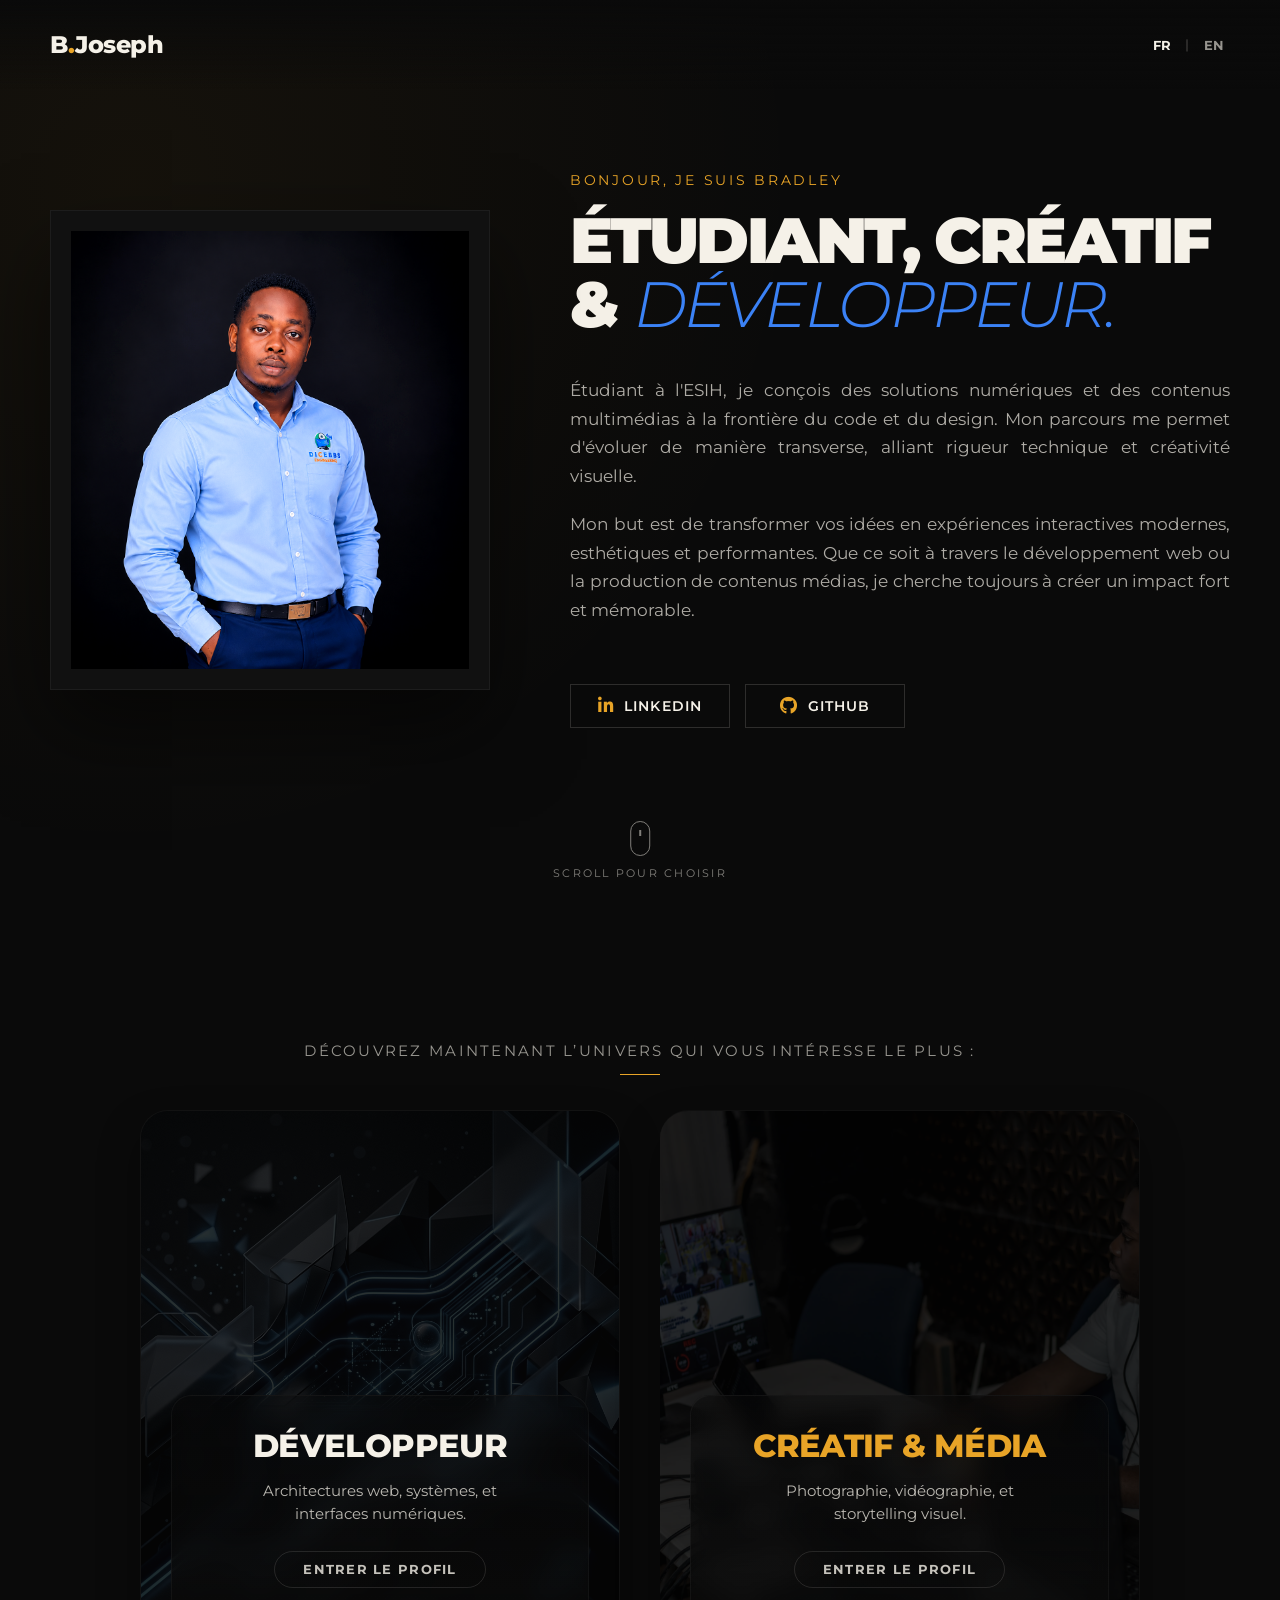
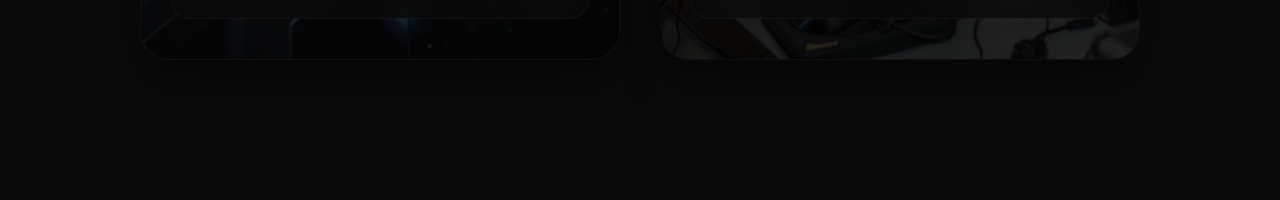
==== commit ac3494c4: "here" ====
--- a/index.html
+++ b/index.html
@@ -19,10 +19,18 @@
         })();
     </script>
 
-    <!-- Fonts -->
+    <!-- Resource Hints & Loading Optimization -->
+    <link rel="preconnect" href="https://cdnjs.cloudflare.com" crossorigin>
     <link rel="preconnect" href="https://fonts.googleapis.com">
     <link rel="preconnect" href="https://fonts.gstatic.com" crossorigin>
-    <link href="https://fonts.googleapis.com/css2?family=Montserrat:ital,wght@0,100..900;1,100..900&display=swap" rel="stylesheet">
+    
+    <!-- Preload critical stylesheets -->
+    <link rel="preload" href="https://cdnjs.cloudflare.com/ajax/libs/font-awesome/6.4.0/css/all.min.css" as="style">
+    <link rel="preload" href="https://fonts.googleapis.com/css2?family=Montserrat:ital,wght@0,100..900;1,100..900&display=swap" as="style">
+    
+    <!-- Stylesheets -->
+    <link rel="stylesheet" href="https://cdnjs.cloudflare.com/ajax/libs/font-awesome/6.4.0/css/all.min.css">
+    <link rel="stylesheet" href="https://fonts.googleapis.com/css2?family=Montserrat:ital,wght@0,100..900;1,100..900&display=swap">
 
     <!-- CSS -->
     <style>
@@ -260,7 +268,7 @@
         /* Scroll hint */
         .scroll-hint {
             position: absolute;
-            bottom: 40px;
+            bottom: 20px;
             left: 50%;
             transform: translateX(-50%);
             display: flex;
@@ -594,6 +602,15 @@
                 font-size: 0.75rem;
                 margin-top: 5px;
             }
+
+            .intro-title {
+                font-size: clamp(1.8rem, 6vw, 3rem) !important;
+            }
+
+            .intro-socials {
+                flex-wrap: wrap;
+                justify-content: center;
+            }
         }
 
         /* Social buttons */
@@ -606,8 +623,10 @@
         .social-btn {
             display: inline-flex;
             align-items: center;
+            justify-content: center;
             gap: 10px;
             padding: 12px 24px;
+            min-width: 160px;
             border: 1px solid rgba(245, 241, 232, 0.15);
             color: var(--text-light);
             text-decoration: none;
@@ -623,6 +642,7 @@
         .social-btn i {
             font-size: 1.1rem;
             color: var(--accent-media); /* Yellow accent for media/creativity */
+            font-family: "Font Awesome 6 Brands", "Font Awesome 5 Brands", "Font Awesome", sans-serif !important;
         }
 
         .social-btn:hover {
@@ -676,11 +696,11 @@
 
                 <div class="intro-socials">
                     <a href="https://www.linkedin.com/in/bradley-djamy-joseph-5a27a4356" target="_blank" class="social-btn">
-                        <i class="fab fa-linkedin-in"></i>
+                        <i class="fa-brands fa-linkedin-in"></i>
                         <span>LinkedIn</span>
                     </a>
                     <a href="https://github.com/djaleyy" target="_blank" class="social-btn">
-                        <i class="fab fa-github"></i>
+                        <i class="fa-brands fa-github"></i>
                         <span>GitHub</span>
                     </a>
                 </div>
@@ -730,8 +750,7 @@
         </div>
     </section>
 
-    <!-- FontAwesome for the new icons -->
-    <link rel="stylesheet" href="https://cdnjs.cloudflare.com/ajax/libs/font-awesome/6.4.0/css/all.min.css">
+
 
     <!-- Script pour le changement de langue (index.html) -->
     <script>
